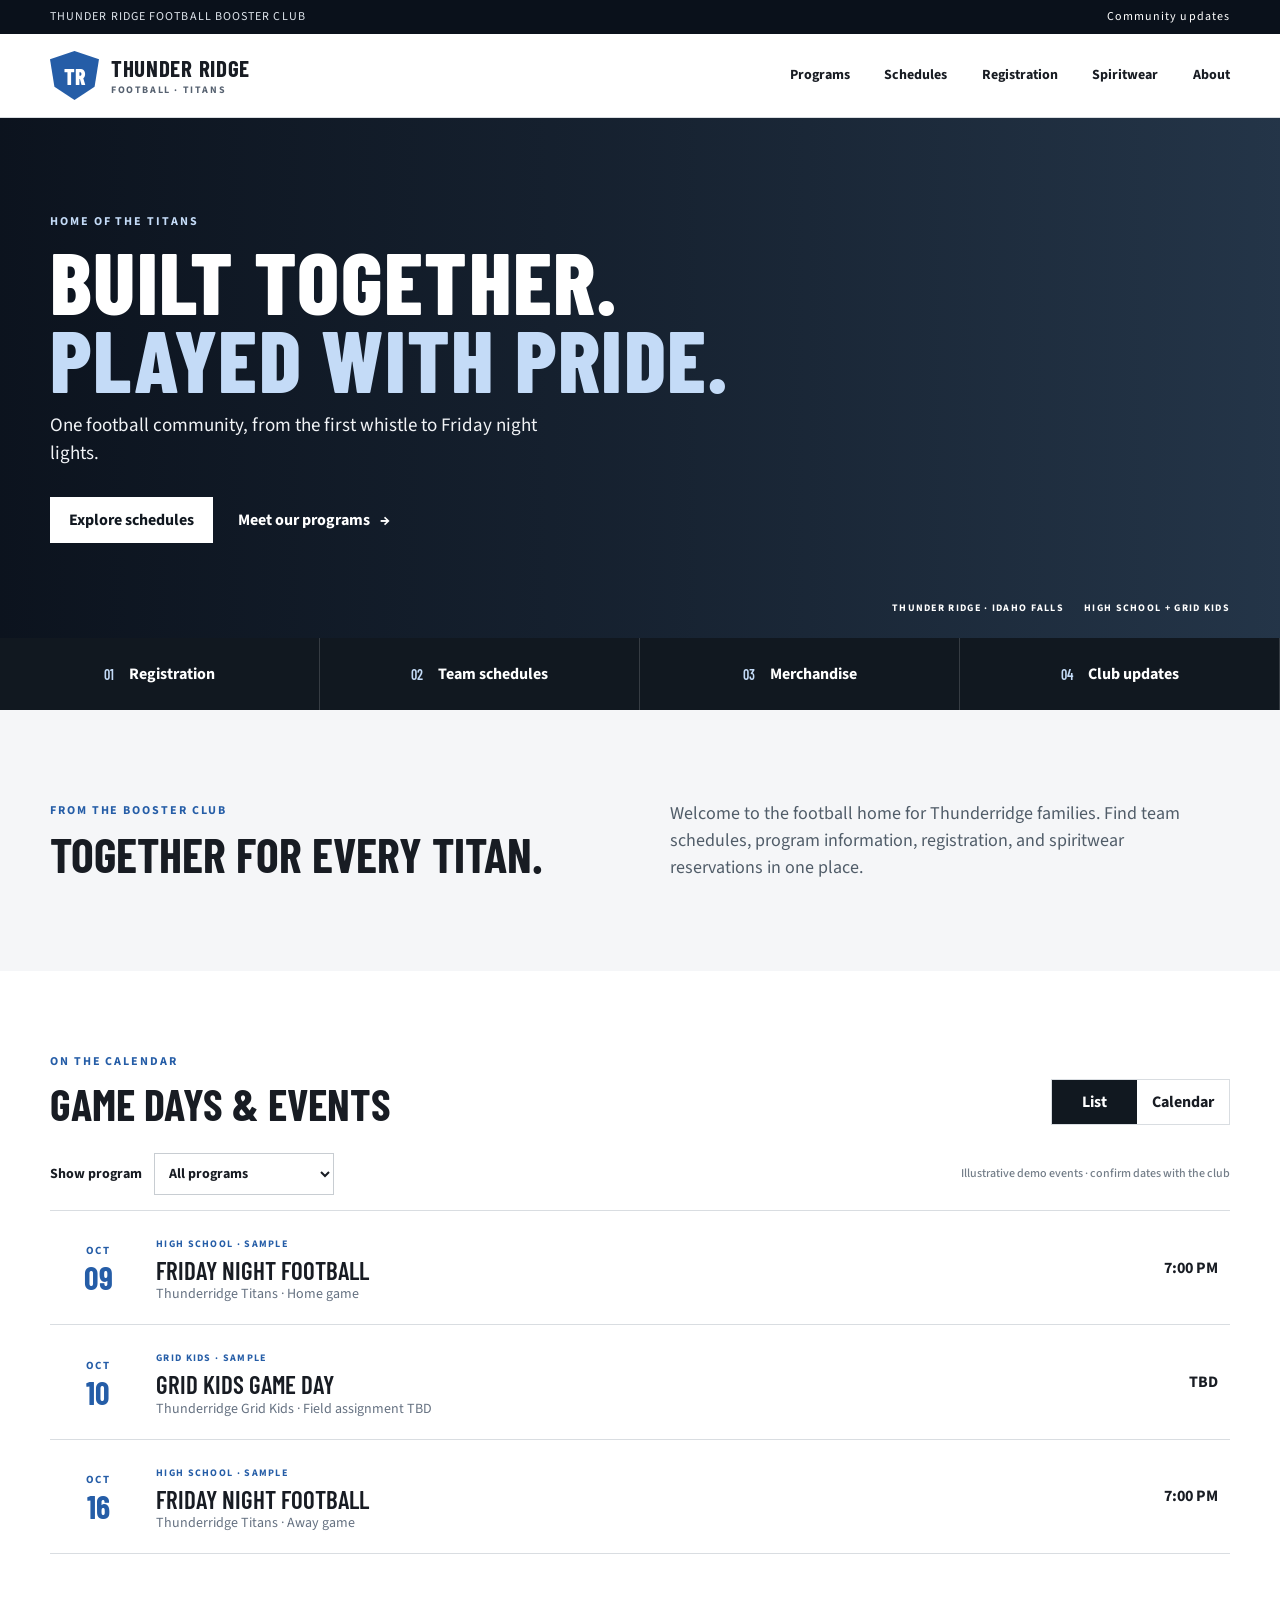
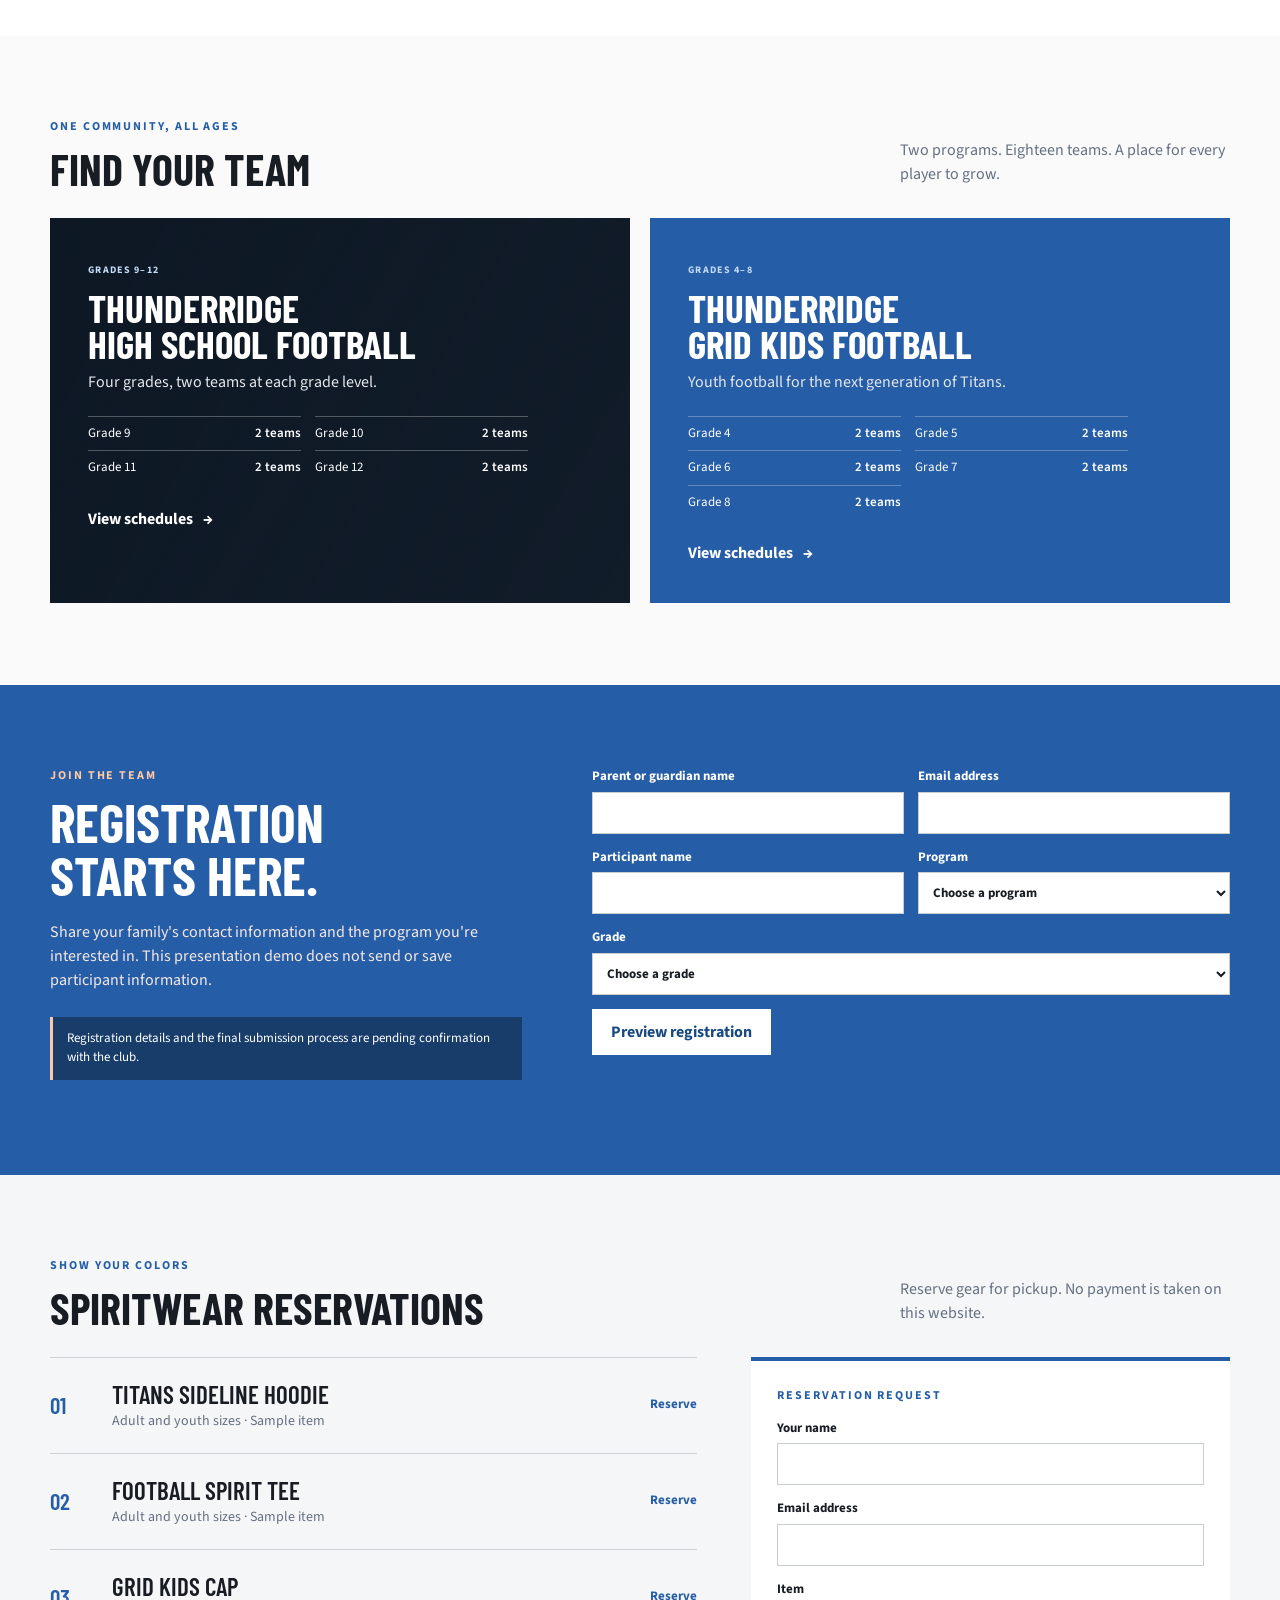
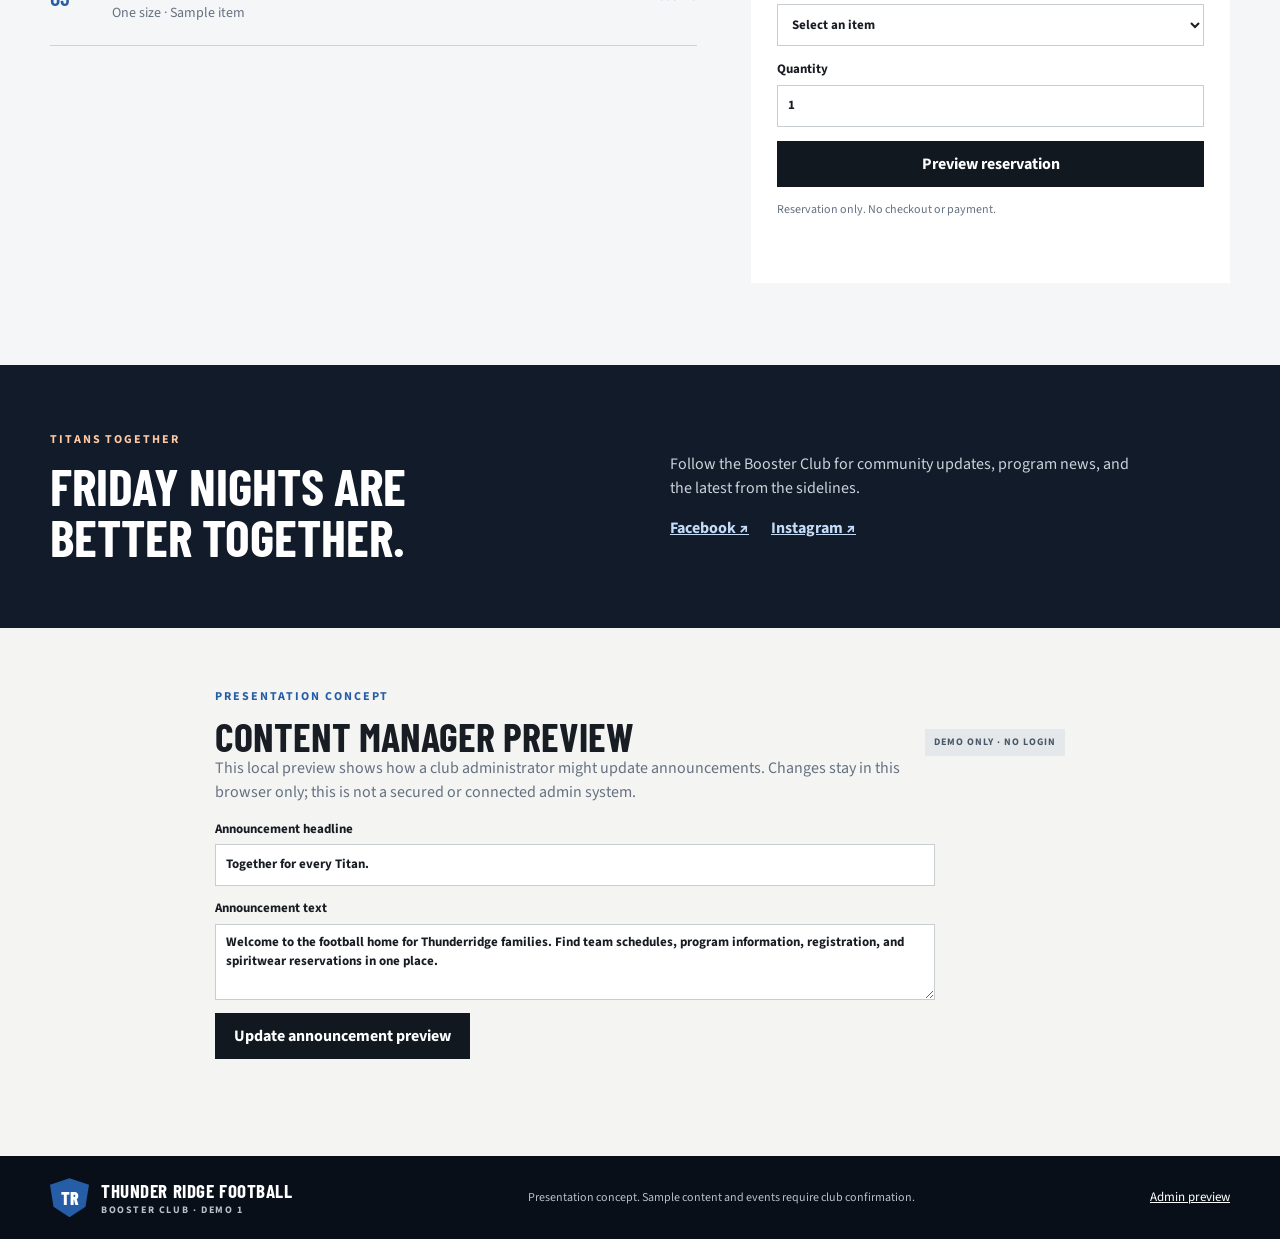
==== product-development/demos/demo-1-thunderridge-reference/index.html @ c9ec161a "Created first iterations of demos." ====
<!doctype html>
<html lang="en">
<head>
  <meta charset="utf-8">
  <meta name="viewport" content="width=device-width, initial-scale=1">
  <meta name="theme-color" content="#111b2a">
  <title>Thunder Ridge Football | Demo 1</title>
  <link rel="preconnect" href="https://fonts.googleapis.com">
  <link rel="preconnect" href="https://fonts.gstatic.com" crossorigin>
  <link href="https://fonts.googleapis.com/css2?family=Barlow+Condensed:wght@500;600;700;800&family=Source+Sans+3:wght@400;500;600;700&display=swap" rel="stylesheet">
  <link rel="stylesheet" href="styles.css">
  <script src="script.js" defer></script>
</head>
<body>
  <div class="district-bar"><div class="wrap district-inner"><span>THUNDER RIDGE FOOTBALL BOOSTER CLUB</span><a href="#updates">Community updates</a></div></div>
  <header class="site-header">
    <div class="wrap header-main">
      <a class="brand" href="#home" aria-label="Thunder Ridge Football home"><span class="brand-mark">TR</span><span><strong>THUNDER RIDGE</strong><small>FOOTBALL · TITANS</small></span></a>
      <button class="menu-toggle" type="button" aria-expanded="false" aria-controls="main-nav">Menu</button>
      <nav id="main-nav" class="main-nav" aria-label="Main navigation">
        <a href="#programs">Programs</a><a href="#schedule">Schedules</a><a href="#registration">Registration</a><a href="#spiritwear">Spiritwear</a><a href="#about">About</a>
      </nav>
    </div>
  </header>
  <main id="home">
    <section class="hero" aria-labelledby="hero-title">
      <div class="wrap hero-content">
        <p class="eyebrow">HOME OF THE TITANS</p>
        <h1 id="hero-title">Built together.<br><span>Played with pride.</span></h1>
        <p class="hero-copy">One football community, from the first whistle to Friday night lights.</p>
        <div class="hero-actions"><a class="button button-light" href="#schedule">Explore schedules</a><a class="hero-link" href="#programs">Meet our programs <span aria-hidden="true">→</span></a></div>
      </div>
      <div class="hero-caption"><span>THUNDER RIDGE · IDAHO FALLS</span><span>HIGH SCHOOL + GRID KIDS</span></div>
    </section>
    <div class="quick-strip" aria-label="Quick links"><a href="#registration"><span>01</span>Registration</a><a href="#schedule"><span>02</span>Team schedules</a><a href="#spiritwear"><span>03</span>Merchandise</a><a href="#updates"><span>04</span>Club updates</a></div>
    <section id="updates" class="section announcement-section">
      <div class="wrap announcement-grid"><div><p class="eyebrow dark-eyebrow">FROM THE BOOSTER CLUB</p><h2 id="announcement-title">Together for every Titan.</h2></div><p id="announcement-copy">Welcome to the football home for Thunderridge families. Find team schedules, program information, registration, and spiritwear reservations in one place.</p></div>
    </section>
    <section id="schedule" class="section schedule-section">
      <div class="wrap">
        <div class="section-heading"><div><p class="eyebrow dark-eyebrow">ON THE CALENDAR</p><h2>Game days &amp; events</h2></div><div class="view-toggle" role="group" aria-label="Schedule view"><button class="is-active" type="button" data-view="list" aria-pressed="true">List</button><button type="button" data-view="calendar" aria-pressed="false">Calendar</button></div></div>
        <div class="schedule-controls"><label for="team-filter">Show program</label><select id="team-filter"><option value="all">All programs</option><option value="high-school">High school</option><option value="grid-kids">Grid Kids</option></select><span class="sample-label">Illustrative demo events · confirm dates with the club</span></div>
        <div id="schedule-list" class="schedule-list">
          <article class="event-row" data-program="high-school"><time datetime="2026-10-09"><span>OCT</span><strong>09</strong></time><div><span class="event-type">HIGH SCHOOL · SAMPLE</span><h3>Friday Night Football</h3><p>Thunderridge Titans · Home game</p></div><span class="event-time">7:00 PM</span></article>
          <article class="event-row" data-program="grid-kids"><time datetime="2026-10-10"><span>OCT</span><strong>10</strong></time><div><span class="event-type">GRID KIDS · SAMPLE</span><h3>Grid Kids Game Day</h3><p>Thunderridge Grid Kids · Field assignment TBD</p></div><span class="event-time">TBD</span></article>
          <article class="event-row" data-program="high-school"><time datetime="2026-10-16"><span>OCT</span><strong>16</strong></time><div><span class="event-type">HIGH SCHOOL · SAMPLE</span><h3>Friday Night Football</h3><p>Thunderridge Titans · Away game</p></div><span class="event-time">7:00 PM</span></article>
        </div>
        <div id="schedule-calendar" class="calendar-view" hidden aria-live="polite"></div>
      </div>
    </section>
    <section id="programs" class="section programs-section">
      <div class="wrap">
        <div class="section-heading"><div><p class="eyebrow dark-eyebrow">ONE COMMUNITY, ALL AGES</p><h2>Find your team</h2></div><p class="section-intro">Two programs. Eighteen teams. A place for every player to grow.</p></div>
        <div class="program-columns"><article class="program-block high-school-block"><span class="program-kicker">GRADES 9–12</span><h3>Thunderridge<br>High School Football</h3><p>Four grades, two teams at each grade level.</p><div class="grade-list"><span>Grade 9 <b>2 teams</b></span><span>Grade 10 <b>2 teams</b></span><span>Grade 11 <b>2 teams</b></span><span>Grade 12 <b>2 teams</b></span></div><a href="#schedule">View schedules <span aria-hidden="true">→</span></a></article><article class="program-block grid-block"><span class="program-kicker">GRADES 4–8</span><h3>Thunderridge<br>Grid Kids Football</h3><p>Youth football for the next generation of Titans.</p><div class="grade-list"><span>Grade 4 <b>2 teams</b></span><span>Grade 5 <b>2 teams</b></span><span>Grade 6 <b>2 teams</b></span><span>Grade 7 <b>2 teams</b></span><span>Grade 8 <b>2 teams</b></span></div><a href="#schedule">View schedules <span aria-hidden="true">→</span></a></article></div>
      </div>
    </section>
    <section id="registration" class="section registration-section">
      <div class="wrap form-layout"><div class="form-intro"><p class="eyebrow">JOIN THE TEAM</p><h2>Registration starts here.</h2><p>Share your family's contact information and the program you're interested in. This presentation demo does not send or save participant information.</p><div class="form-note">Registration details and the final submission process are pending confirmation with the club.</div></div><form id="registration-form" class="club-form"><div class="form-row"><label>Parent or guardian name<input name="guardian" autocomplete="name" required></label><label>Email address<input name="email" type="email" autocomplete="email" required></label></div><div class="form-row"><label>Participant name<input name="participant" required></label><label>Program<select name="program" required><option value="">Choose a program</option><option>High School Football</option><option>Grid Kids Football</option></select></label></div><label>Grade<select name="grade" required><option value="">Choose a grade</option><option>4</option><option>5</option><option>6</option><option>7</option><option>8</option><option>9</option><option>10</option><option>11</option><option>12</option></select></label><button class="button button-red" type="submit">Preview registration</button><p class="form-feedback" aria-live="polite"></p></form></div>
    </section>
    <section id="spiritwear" class="section spirit-section">
      <div class="wrap">
        <div class="section-heading"><div><p class="eyebrow dark-eyebrow">SHOW YOUR COLORS</p><h2>Spiritwear reservations</h2></div><p class="section-intro">Reserve gear for pickup. No payment is taken on this website.</p></div>
        <div class="merch-layout"><div class="merch-items"><article class="merch-item"><span class="merch-number">01</span><div><h3>Titans sideline hoodie</h3><p>Adult and youth sizes · Sample item</p></div><span class="merch-price">Reserve</span></article><article class="merch-item"><span class="merch-number">02</span><div><h3>Football spirit tee</h3><p>Adult and youth sizes · Sample item</p></div><span class="merch-price">Reserve</span></article><article class="merch-item"><span class="merch-number">03</span><div><h3>Grid Kids cap</h3><p>One size · Sample item</p></div><span class="merch-price">Reserve</span></article></div><form id="reservation-form" class="reservation-form"><p class="eyebrow dark-eyebrow">RESERVATION REQUEST</p><label>Your name<input name="name" autocomplete="name" required></label><label>Email address<input name="email" type="email" autocomplete="email" required></label><label>Item<select name="item" required><option value="">Select an item</option><option>Titans sideline hoodie</option><option>Football spirit tee</option><option>Grid Kids cap</option></select></label><label>Quantity<input name="quantity" type="number" min="1" max="10" value="1" required></label><button class="button button-dark" type="submit">Preview reservation</button><p class="form-note">Reservation only. No checkout or payment.</p><p class="form-feedback" aria-live="polite"></p></form></div>
      </div>
    </section>
    <section id="about" class="community-band"><div class="wrap community-inner"><div><p class="eyebrow">TITANS TOGETHER</p><h2>Friday nights are<br>better together.</h2></div><div><p>Follow the Booster Club for community updates, program news, and the latest from the sidelines.</p><a href="https://www.facebook.com/p/Thunder-Ridge-Football-Booster-Club-61588914284261/" target="_blank" rel="noreferrer">Facebook <span aria-hidden="true">↗</span></a><a href="https://www.instagram.com/thunderridge_football/" target="_blank" rel="noreferrer">Instagram <span aria-hidden="true">↗</span></a></div></div></section>
    <section id="admin" class="section admin-section"><div class="wrap admin-wrap"><div class="admin-heading"><div><p class="eyebrow dark-eyebrow">PRESENTATION CONCEPT</p><h2>Content manager preview</h2></div><span class="demo-tag">DEMO ONLY · NO LOGIN</span></div><p>This local preview shows how a club administrator might update announcements. Changes stay in this browser only; this is not a secured or connected admin system.</p><form id="admin-form" class="admin-form"><label>Announcement headline<input name="title" id="admin-title" value="Together for every Titan."></label><label>Announcement text<textarea name="copy" id="admin-copy" rows="3">Welcome to the football home for Thunderridge families. Find team schedules, program information, registration, and spiritwear reservations in one place.</textarea></label><button class="button button-dark" type="submit">Update announcement preview</button><p class="form-feedback" aria-live="polite"></p></form></div></section>
  </main>
  <footer class="site-footer"><div class="wrap footer-inner"><a class="brand brand-footer" href="#home"><span class="brand-mark">TR</span><span><strong>THUNDER RIDGE FOOTBALL</strong><small>BOOSTER CLUB · DEMO 1</small></span></a><p>Presentation concept. Sample content and events require club confirmation.</p><a href="#admin">Admin preview</a></div></footer>
</body>
</html>
---- product-development/demos/demo-1-thunderridge-reference/styles.css ----
@import url('https://fonts.googleapis.com/css2?family=Barlow+Condensed:wght@500;600;700;800&family=Source+Sans+3:wght@400;500;600;700&display=swap');

:root{--ink:#181c23;--navy:#111820;--titan-blue:#255da7;--titan-blue-dark:#194a82;--red:var(--titan-blue);--red-dark:var(--titan-blue-dark);--paper:#f5f6f8;--white:#fff;--muted:#657181;--line:#d9dde1;--display:'Barlow Condensed',Impact,sans-serif;--body:'Source Sans 3',sans-serif;--wrap:1180px}
*{box-sizing:border-box}html{scroll-behavior:smooth;scroll-padding-top:90px}body{margin:0;color:var(--ink);background:var(--white);font:16px/1.5 var(--body)}a{color:inherit}button,input,select,textarea{font:inherit}.wrap{width:min(var(--wrap),calc(100% - 48px));margin-inline:auto}.district-bar{background:#0a111b;color:#dfe5ec;font-size:12px;letter-spacing:.09em}.district-inner{display:flex;align-items:center;justify-content:space-between;min-height:34px}.district-bar a{text-decoration:none;color:#fff}.site-header{position:sticky;top:0;z-index:5;background:#fff;border-bottom:1px solid var(--line)}.header-main{display:flex;align-items:center;justify-content:space-between;min-height:83px;gap:28px}.brand{display:flex;align-items:center;gap:12px;text-decoration:none;line-height:1}.brand-mark{display:grid;place-items:center;width:49px;aspect-ratio:1;color:#fff;background:var(--red);font:800 22px var(--display);clip-path:polygon(50% 0,100% 17%,91% 73%,50% 100%,9% 73%,0 17%)}.brand strong,.brand small{display:block}.brand strong{font:700 23px/1 var(--display);letter-spacing:.03em}.brand small{margin-top:5px;color:#566170;font-size:10px;font-weight:700;letter-spacing:.16em}.main-nav{display:flex;align-items:center;gap:clamp(16px,2.7vw,38px)}.main-nav a{text-decoration:none;font-size:14px;font-weight:700}.main-nav a:hover,.main-nav a:focus-visible{color:var(--red)}.menu-toggle{display:none}.hero{position:relative;min-height:520px;display:flex;align-items:center;color:#fff;background:linear-gradient(90deg,rgba(9,15,25,.9) 0%,rgba(9,15,25,.55) 48%,rgba(9,15,25,.08) 100%),url('https://images.unsplash.com/photo-1508098682722-e99c43a406b2?auto=format&fit=crop&w=2000&q=85') center 48%/cover,#26384c}.hero-content{padding-block:90px}.eyebrow{margin:0 0 11px;color:#ffc9a4;font-size:12px;font-weight:700;letter-spacing:.16em}.dark-eyebrow{color:var(--red)}h1,h2,h3,p{margin-top:0}.hero h1{max-width:680px;margin-bottom:15px;font:800 clamp(54px,7vw,88px)/.88 var(--display);letter-spacing:.015em;text-transform:uppercase}.hero h1 span{color:#ffcfac}.hero-copy{max-width:510px;margin-bottom:28px;color:#f1f3f6;font-size:19px}.hero-actions{display:flex;align-items:center;gap:25px}.button{display:inline-flex;justify-content:center;align-items:center;min-height:46px;padding:10px 19px;border:0;text-decoration:none;font-weight:700;cursor:pointer;transition:background .18s,transform .18s}.button:hover{transform:translateY(-2px)}.button-light{background:#fff;color:var(--navy)}.hero-link{font-weight:700;text-decoration:none}.hero-link span,.program-block a span{margin-left:7px}.hero-caption{position:absolute;right:max(24px,calc((100vw - var(--wrap))/2));bottom:22px;display:flex;gap:20px;color:#fff;font-size:10px;font-weight:700;letter-spacing:.13em}.quick-strip{display:grid;grid-template-columns:repeat(4,1fr);background:var(--navy);color:#fff}.quick-strip a{display:flex;align-items:center;gap:15px;justify-content:center;min-height:72px;border-right:1px solid #ffffff28;text-decoration:none;font-weight:700}.quick-strip a:hover{background:#1e3046}.quick-strip span{color:#f2a782;font:600 14px var(--display)}.section{padding-block:82px}.announcement-section{background:var(--paper)}.announcement-grid{display:grid;grid-template-columns:1fr 1fr;align-items:center;gap:60px}.announcement-grid h2,.section-heading h2,.form-intro h2,.community-band h2,.admin-heading h2{margin:0;font:700 48px/.98 var(--display);text-transform:uppercase}.announcement-grid>p{max-width:520px;margin:8px 0;color:#515d69;font-size:18px}.section-heading{display:flex;align-items:end;justify-content:space-between;gap:30px;margin-bottom:28px}.section-heading h2{font-size:44px}.view-toggle{display:flex;border:1px solid var(--line)}.view-toggle button{min-width:85px;padding:10px 15px;border:0;background:#fff;color:var(--ink);font-weight:700;cursor:pointer}.view-toggle button.is-active{background:var(--navy);color:#fff}.schedule-controls{display:flex;align-items:center;gap:12px;margin-bottom:15px;font-size:14px;font-weight:700}.schedule-controls select,.club-form input,.club-form select,.reservation-form input,.reservation-form select,.admin-form input,.admin-form textarea{min-height:42px;width:100%;border:1px solid #c8cdd2;background:#fff;padding:8px 10px;color:var(--ink)}.schedule-controls select{width:auto;min-width:180px}.sample-label{margin-left:auto;color:#737d88;font-size:12px;font-weight:500}.event-row{display:grid;grid-template-columns:72px 1fr auto;align-items:center;gap:22px;padding:19px 12px;border-top:1px solid var(--line)}.event-row:last-child{border-bottom:1px solid var(--line)}.event-row[hidden]{display:none}.event-row time{text-align:center;color:var(--red);font:700 32px/.9 var(--display)}.event-row time span{display:block;margin-bottom:5px;font:700 11px var(--body);letter-spacing:.12em}.event-type,.program-kicker{color:var(--red);font-size:10px;font-weight:700;letter-spacing:.13em}.event-row h3{margin:3px 0 1px;font:600 25px/1.05 var(--display);text-transform:uppercase}.event-row p{margin:0;color:var(--muted);font-size:14px}.event-time{font-weight:700}.calendar-view{overflow-x:auto}.calendar-grid{display:grid;grid-template-columns:repeat(7,minmax(110px,1fr));border-left:1px solid var(--line);border-top:1px solid var(--line)}.calendar-cell{min-height:115px;padding:10px;border-right:1px solid var(--line);border-bottom:1px solid var(--line);font-size:12px}.calendar-cell strong{display:block;margin-bottom:5px;color:var(--red)}.calendar-cell span{display:block;margin:4px 0;padding:4px;background:#edf0f3}.calendar-head{min-height:auto;background:var(--navy);color:#fff;font-weight:700}.programs-section{background:#fafafa}.section-intro{max-width:330px;margin:0 0 4px;color:var(--muted)}.program-columns{display:grid;grid-template-columns:1fr 1fr;gap:20px}.program-block{position:relative;overflow:hidden;min-height:370px;padding:38px;color:#fff;background:#1a2635}.high-school-block{background:linear-gradient(120deg,rgba(13,23,36,.96),rgba(13,23,36,.66)),url('https://images.unsplash.com/photo-1566577739112-5180d4bf9390?auto=format&fit=crop&w=1100&q=80') center/cover,#1a2635}.grid-block{background:#9c2b31}.program-kicker{color:#ffcfac}.program-block h3{margin:10px 0 7px;font:700 39px/.93 var(--display);text-transform:uppercase}.program-block>p{margin-bottom:22px;color:#e4e7eb}.grade-list{display:grid;grid-template-columns:1fr 1fr;gap:0 14px;max-width:440px;margin-bottom:22px}.grade-list span{display:flex;justify-content:space-between;padding:7px 0;border-top:1px solid #ffffff46;font-size:13px}.grade-list b{font-weight:600}.program-block>a{color:#fff;font-weight:700;text-decoration:none}.registration-section{background:var(--red);color:#fff}.form-layout{display:grid;grid-template-columns:.85fr 1.15fr;gap:70px;align-items:start}.form-intro h2{max-width:420px;margin-bottom:18px;font-size:54px}.form-intro>p:not(.eyebrow){max-width:440px;color:#f7e9e6}.form-note{margin-top:25px;padding:12px 14px;border-left:3px solid #ffc7a9;background:#84252a;font-size:13px}.club-form,.reservation-form{display:grid;gap:14px}.form-row{display:grid;grid-template-columns:1fr 1fr;gap:14px}.club-form label,.reservation-form label,.admin-form label{display:grid;gap:5px;font-size:13px;font-weight:700}.club-form .button{justify-self:start}.button-red{background:#fff;color:var(--red-dark)}.form-feedback{min-height:1.5em;margin:0;color:#fff;font-weight:700}.spirit-section{background:var(--paper)}.merch-layout{display:grid;grid-template-columns:1.15fr .85fr;gap:54px;align-items:start}.merch-item{display:grid;grid-template-columns:44px 1fr auto;align-items:center;gap:18px;padding:21px 0;border-top:1px solid #cfd3d5}.merch-item:last-child{border-bottom:1px solid #cfd3d5}.merch-number{color:var(--red);font:600 23px var(--display)}.merch-item h3{margin:0;font:600 25px var(--display);text-transform:uppercase}.merch-item p{margin:2px 0 0;color:var(--muted);font-size:14px}.merch-price{color:var(--red);font-size:13px;font-weight:700}.reservation-form{padding:26px;background:#fff;border-top:4px solid var(--red)}.reservation-form .eyebrow{margin:0}.button-dark{background:var(--navy);color:#fff}.reservation-form .form-note{margin:0;padding:0;border:0;background:transparent;color:var(--muted);font-size:12px}.reservation-form .form-feedback{color:var(--red-dark)}.community-band{padding-block:66px;background:#111b2a;color:#fff}.community-inner{display:grid;grid-template-columns:1fr 1fr;gap:60px;align-items:center}.community-band h2{font-size:52px}.community-inner>div:last-child{max-width:460px}.community-inner>div:last-child p{color:#cbd2da}.community-inner>div:last-child a{display:inline-block;margin-right:22px;color:#ffcfac;font-weight:700}.admin-section{padding-block:60px;background:#f4f4f2}.admin-wrap{max-width:850px}.admin-heading{display:flex;justify-content:space-between;align-items:end;gap:20px}.admin-heading h2{font-size:40px}.demo-tag{padding:6px 9px;background:#e4e8eb;color:#495767;font-size:10px;font-weight:700;letter-spacing:.1em}.admin-wrap>p{max-width:700px;color:var(--muted)}.admin-form{display:grid;gap:13px;max-width:720px}.admin-form .button{justify-self:start}.admin-form .form-feedback{color:var(--red-dark)}.site-footer{padding-block:22px;background:#090f18;color:#fff}.footer-inner{display:flex;align-items:center;justify-content:space-between;gap:20px}.brand-footer .brand-mark{width:39px;font-size:18px}.brand-footer strong{font-size:19px}.brand-footer small{color:#b9c0c9}.footer-inner p{margin:0;color:#b9c0c9;font-size:12px}.footer-inner>a:last-child{font-size:13px;color:#fff}
@media(max-width:800px){.wrap{width:min(var(--wrap),calc(100% - 36px))}.header-main{min-height:72px}.menu-toggle{display:block;padding:9px 12px;border:1px solid var(--line);background:white;color:var(--ink);font-weight:700}.main-nav{position:absolute;top:100%;left:0;right:0;display:none;align-items:stretch;gap:0;padding:7px 18px 14px;background:#fff;border-bottom:1px solid var(--line)}.main-nav.is-open{display:grid}.main-nav a{padding:12px;border-top:1px solid #eceef0}.hero{min-height:470px;background-position:58% center}.hero-content{padding-block:70px}.quick-strip{grid-template-columns:1fr 1fr}.quick-strip a{justify-content:flex-start;padding-left:22px;min-height:60px}.announcement-grid,.community-inner{grid-template-columns:1fr;gap:20px}.section{padding-block:63px}.section-heading{align-items:start;flex-direction:column;gap:15px}.section-intro{max-width:500px}.form-layout,.merch-layout{grid-template-columns:1fr;gap:32px}.program-columns{gap:12px}.program-block{padding:28px 22px}.form-intro h2{font-size:48px}}
@media(max-width:560px){.wrap{width:calc(100% - 30px)}.district-inner{font-size:9px}.district-inner a{font-size:10px}.brand strong{font-size:20px}.brand small{font-size:9px}.brand-mark{width:42px}.hero{min-height:440px;background-position:62% center}.hero h1{font-size:58px}.hero-copy{font-size:16px}.hero-actions{align-items:flex-start;flex-direction:column;gap:13px}.hero-caption{left:15px;right:15px;justify-content:space-between;font-size:8px}.quick-strip a{gap:9px;padding-left:12px;font-size:13px}.section-heading h2,.announcement-grid h2{font-size:39px}.schedule-controls{align-items:flex-start;flex-wrap:wrap}.schedule-controls select{min-width:145px}.sample-label{width:100%;margin-left:0}.event-row{grid-template-columns:52px 1fr;gap:13px;padding:15px 0}.event-row time{font-size:28px}.event-time{grid-column:2;margin-top:-9px;font-size:12px}.program-columns{grid-template-columns:1fr}.program-block{min-height:0}.grade-list{max-width:none}.form-row{grid-template-columns:1fr}.form-intro h2{font-size:46px}.merch-item{grid-template-columns:30px 1fr auto;gap:10px}.merch-item h3{font-size:22px}.merch-item p{font-size:12px}.merch-price{font-size:11px}.community-band h2{font-size:45px}.admin-heading{align-items:start;flex-direction:column}.footer-inner{align-items:flex-start;flex-direction:column}.footer-inner p{order:3}.calendar-grid{grid-template-columns:repeat(7,minmax(88px,1fr))}}
@media(prefers-reduced-motion:reduce){html{scroll-behavior:auto}*,*::before,*::after{transition:none!important}}

.hero .eyebrow,.hero h1 span,.quick-strip span,.program-kicker,.community-inner>div:last-child a{color:#c4dbf7}.dark-eyebrow{color:var(--titan-blue)}.grid-block{background:#255da7}.form-note{background:#183d6b}
body .hero h1 span{color:#c4dbf7}
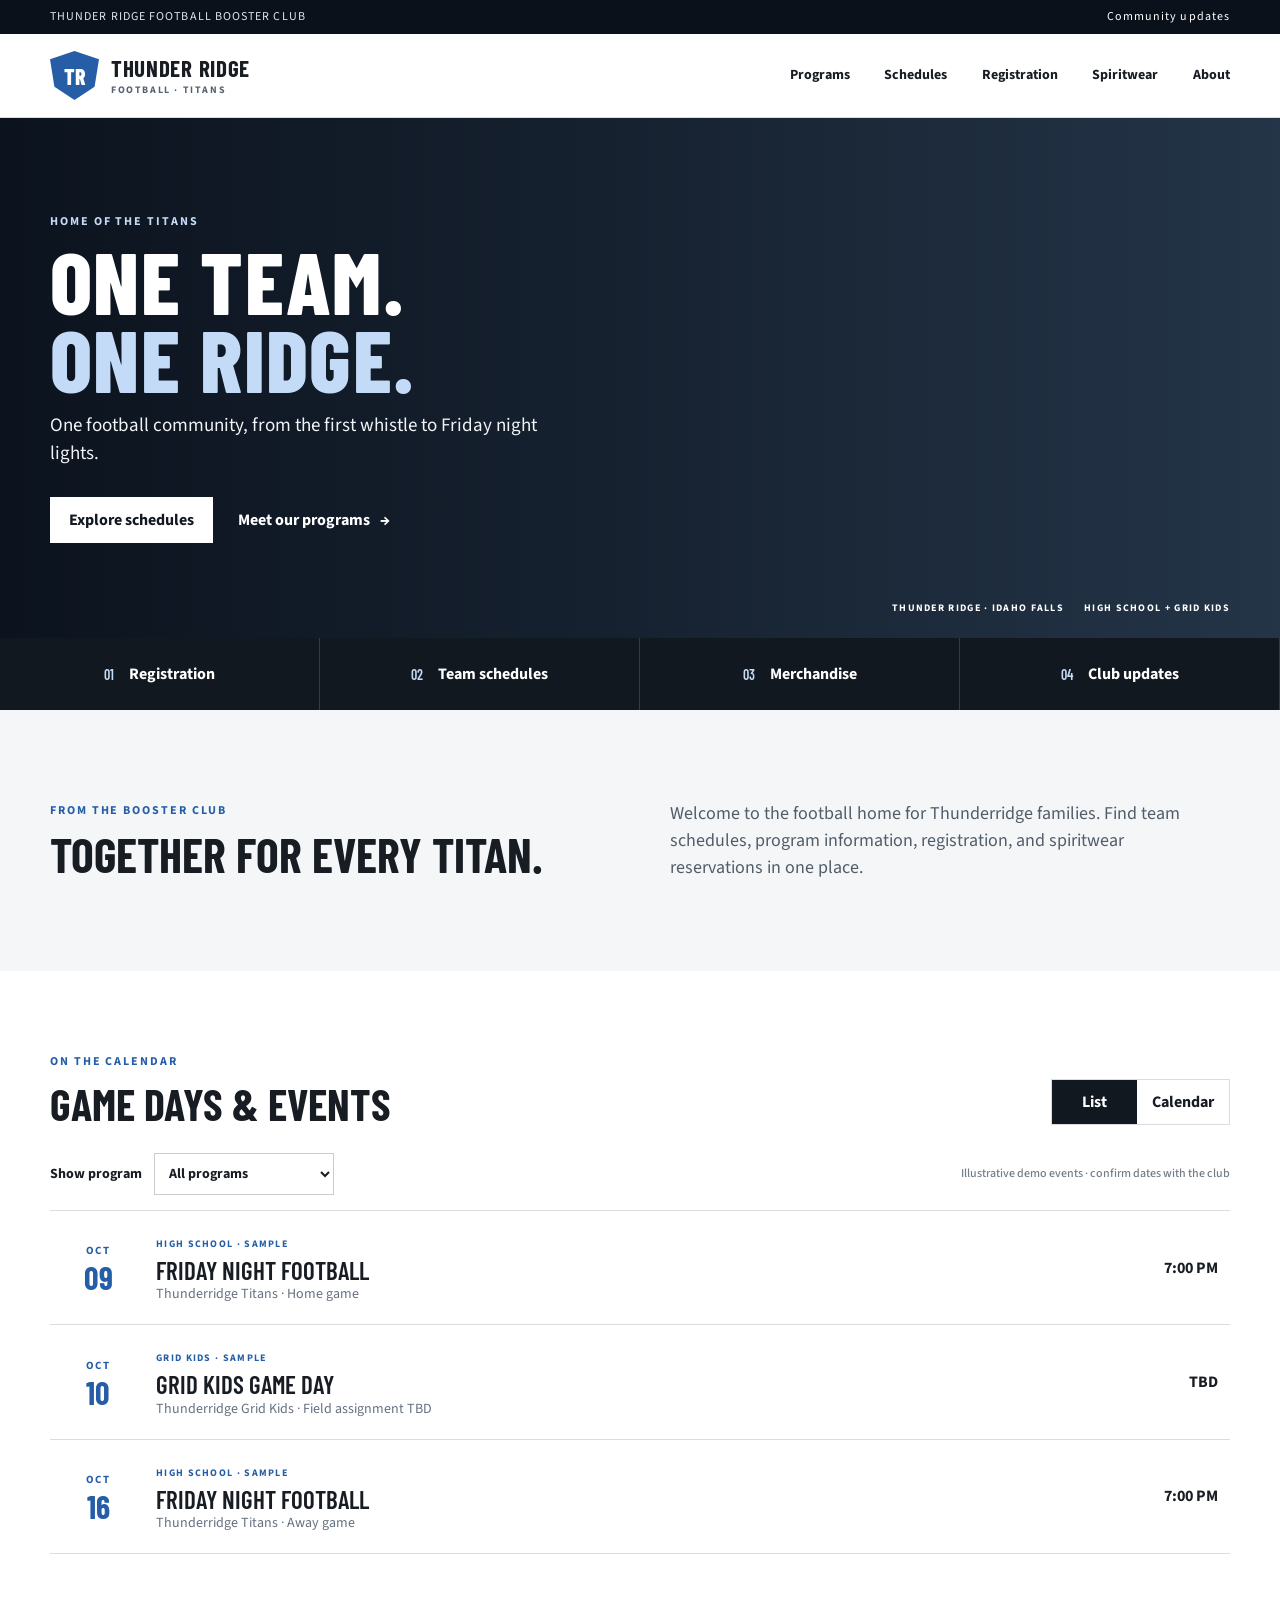
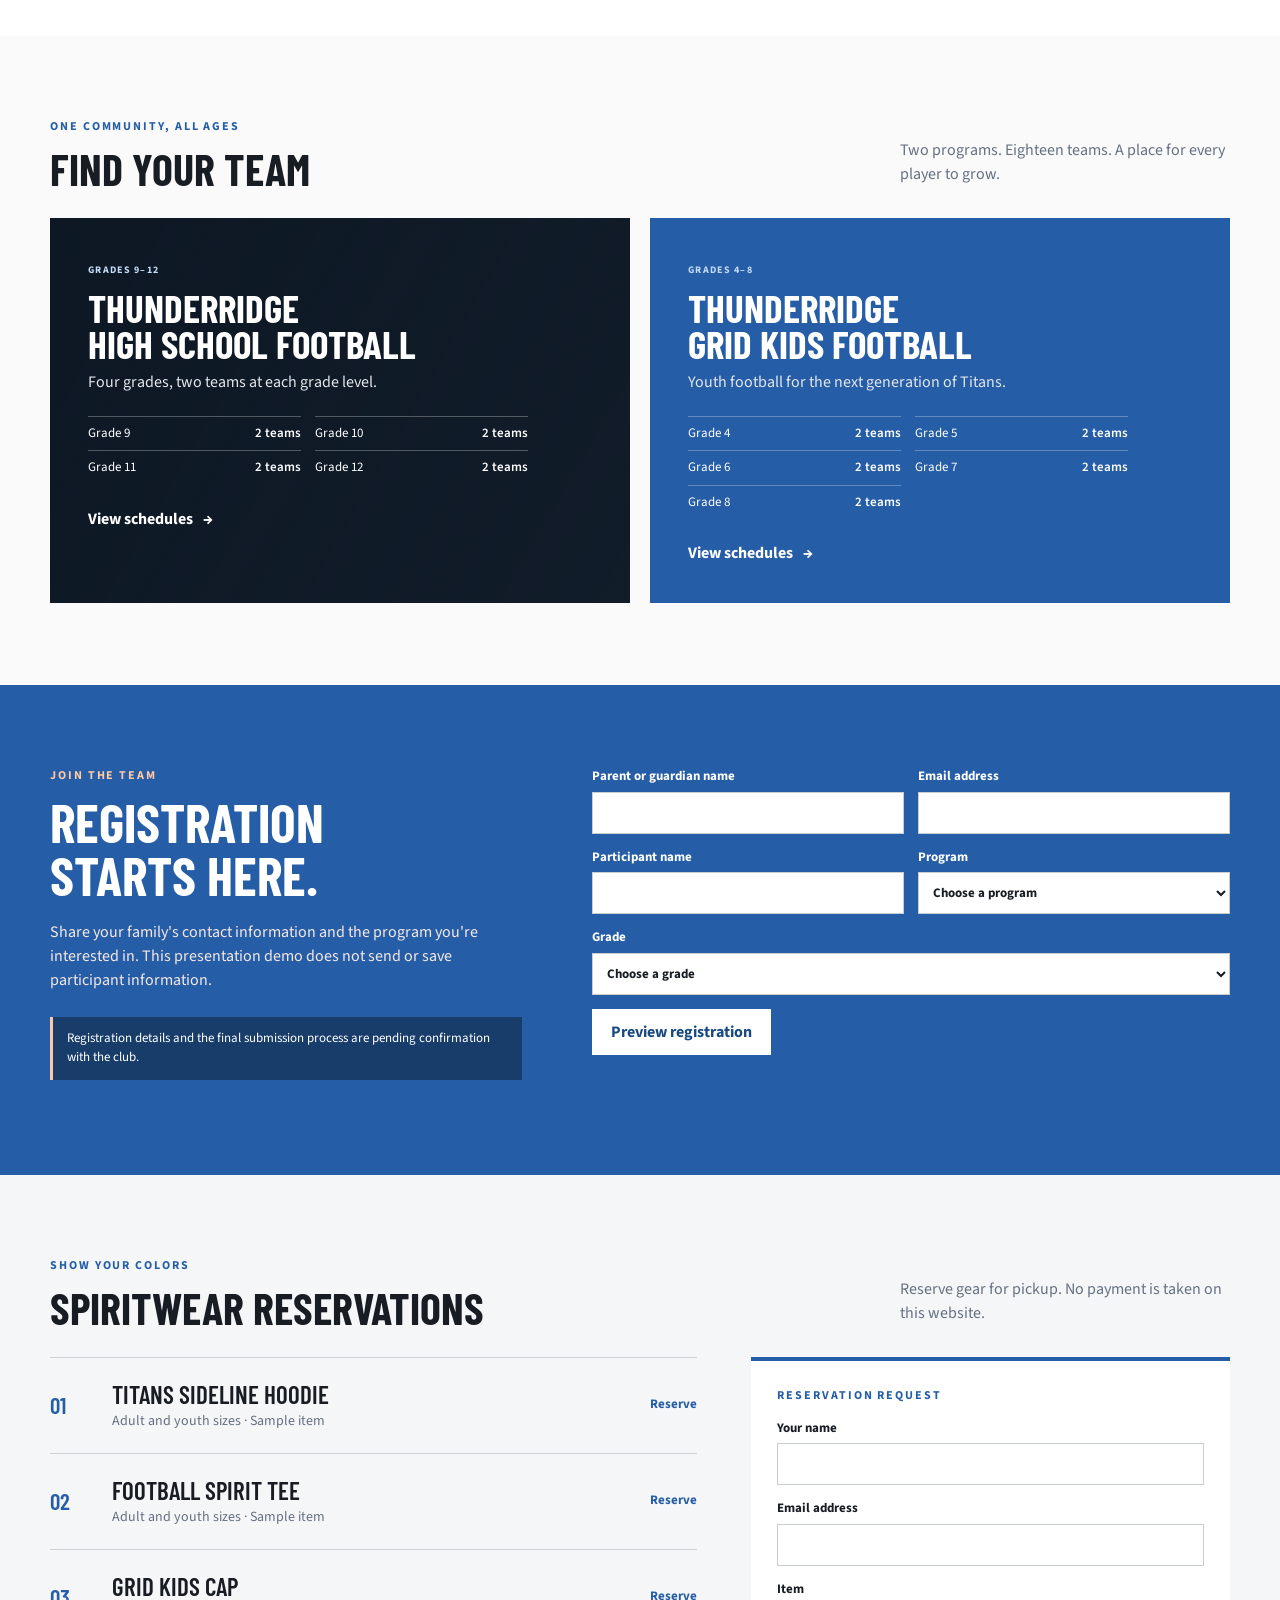
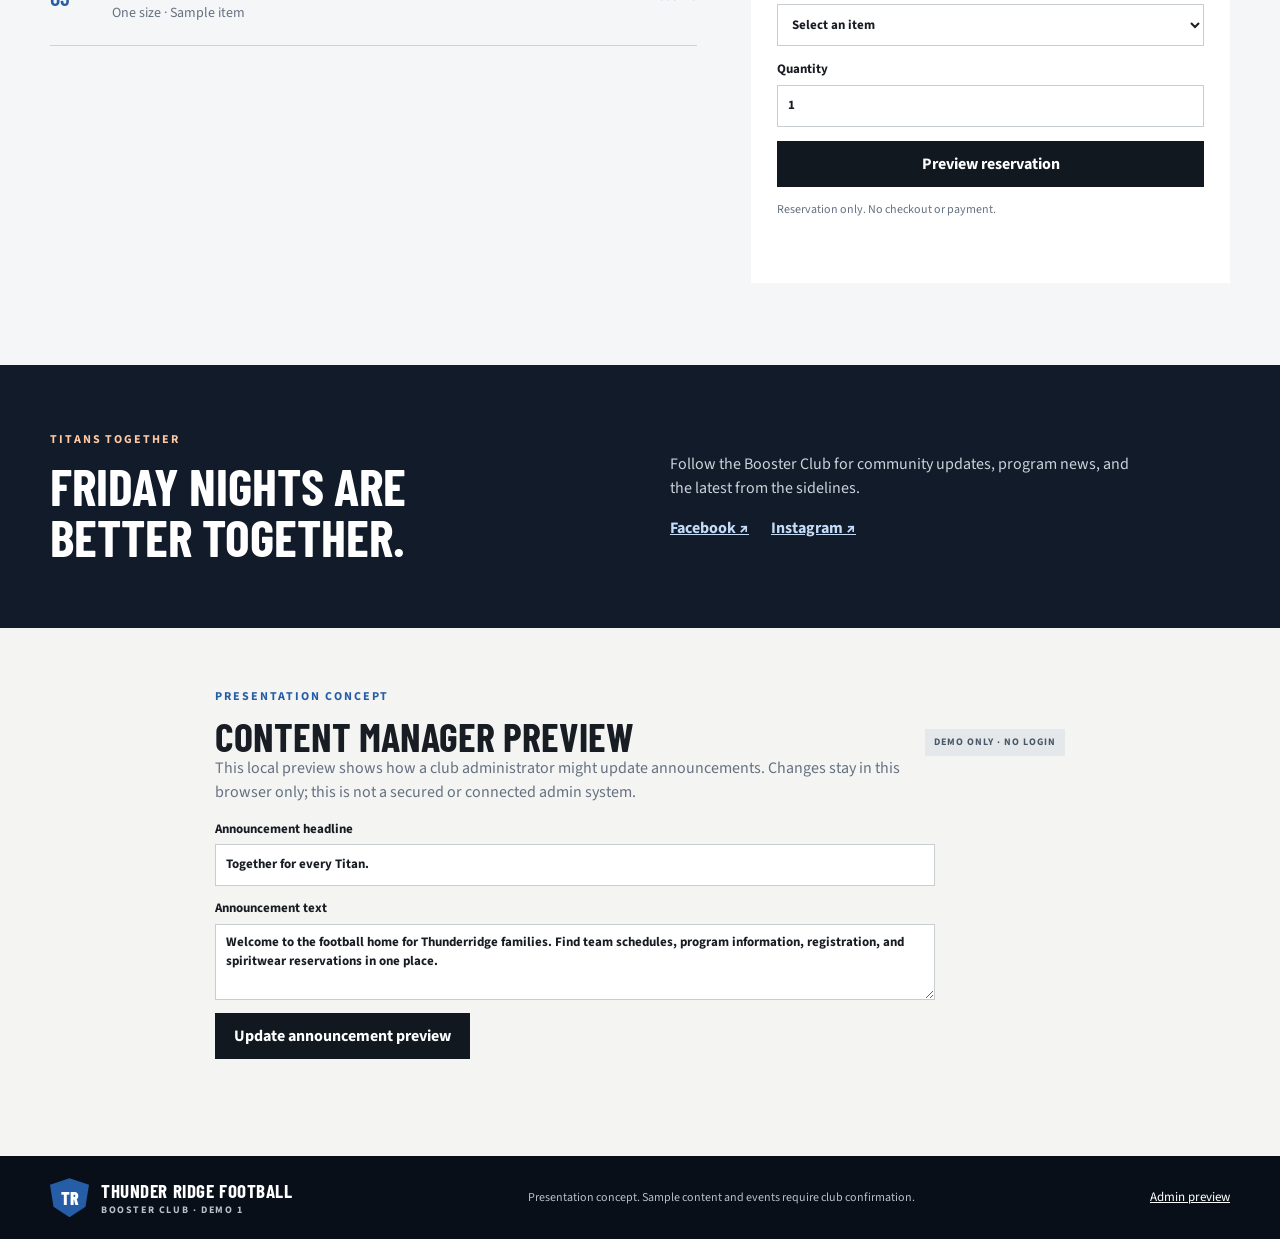
==== commit b43784ff: "updated hero line" ====
--- a/product-development/demos/demo-1-thunderridge-reference/index.html
+++ b/product-development/demos/demo-1-thunderridge-reference/index.html
@@ -11,6 +11,8 @@
   <link rel="stylesheet" href="styles.css">
   <script src="script.js" defer></script>
 </head>
+
+
 <body>
   <div class="district-bar"><div class="wrap district-inner"><span>THUNDER RIDGE FOOTBALL BOOSTER CLUB</span><a href="#updates">Community updates</a></div></div>
   <header class="site-header">
@@ -26,7 +28,7 @@
     <section class="hero" aria-labelledby="hero-title">
       <div class="wrap hero-content">
         <p class="eyebrow">HOME OF THE TITANS</p>
-        <h1 id="hero-title">Built together.<br><span>Played with pride.</span></h1>
+        <h1 id="hero-title">One Team.<br><span>One Ridge.</span></h1>
         <p class="hero-copy">One football community, from the first whistle to Friday night lights.</p>
         <div class="hero-actions"><a class="button button-light" href="#schedule">Explore schedules</a><a class="hero-link" href="#programs">Meet our programs <span aria-hidden="true">→</span></a></div>
       </div>
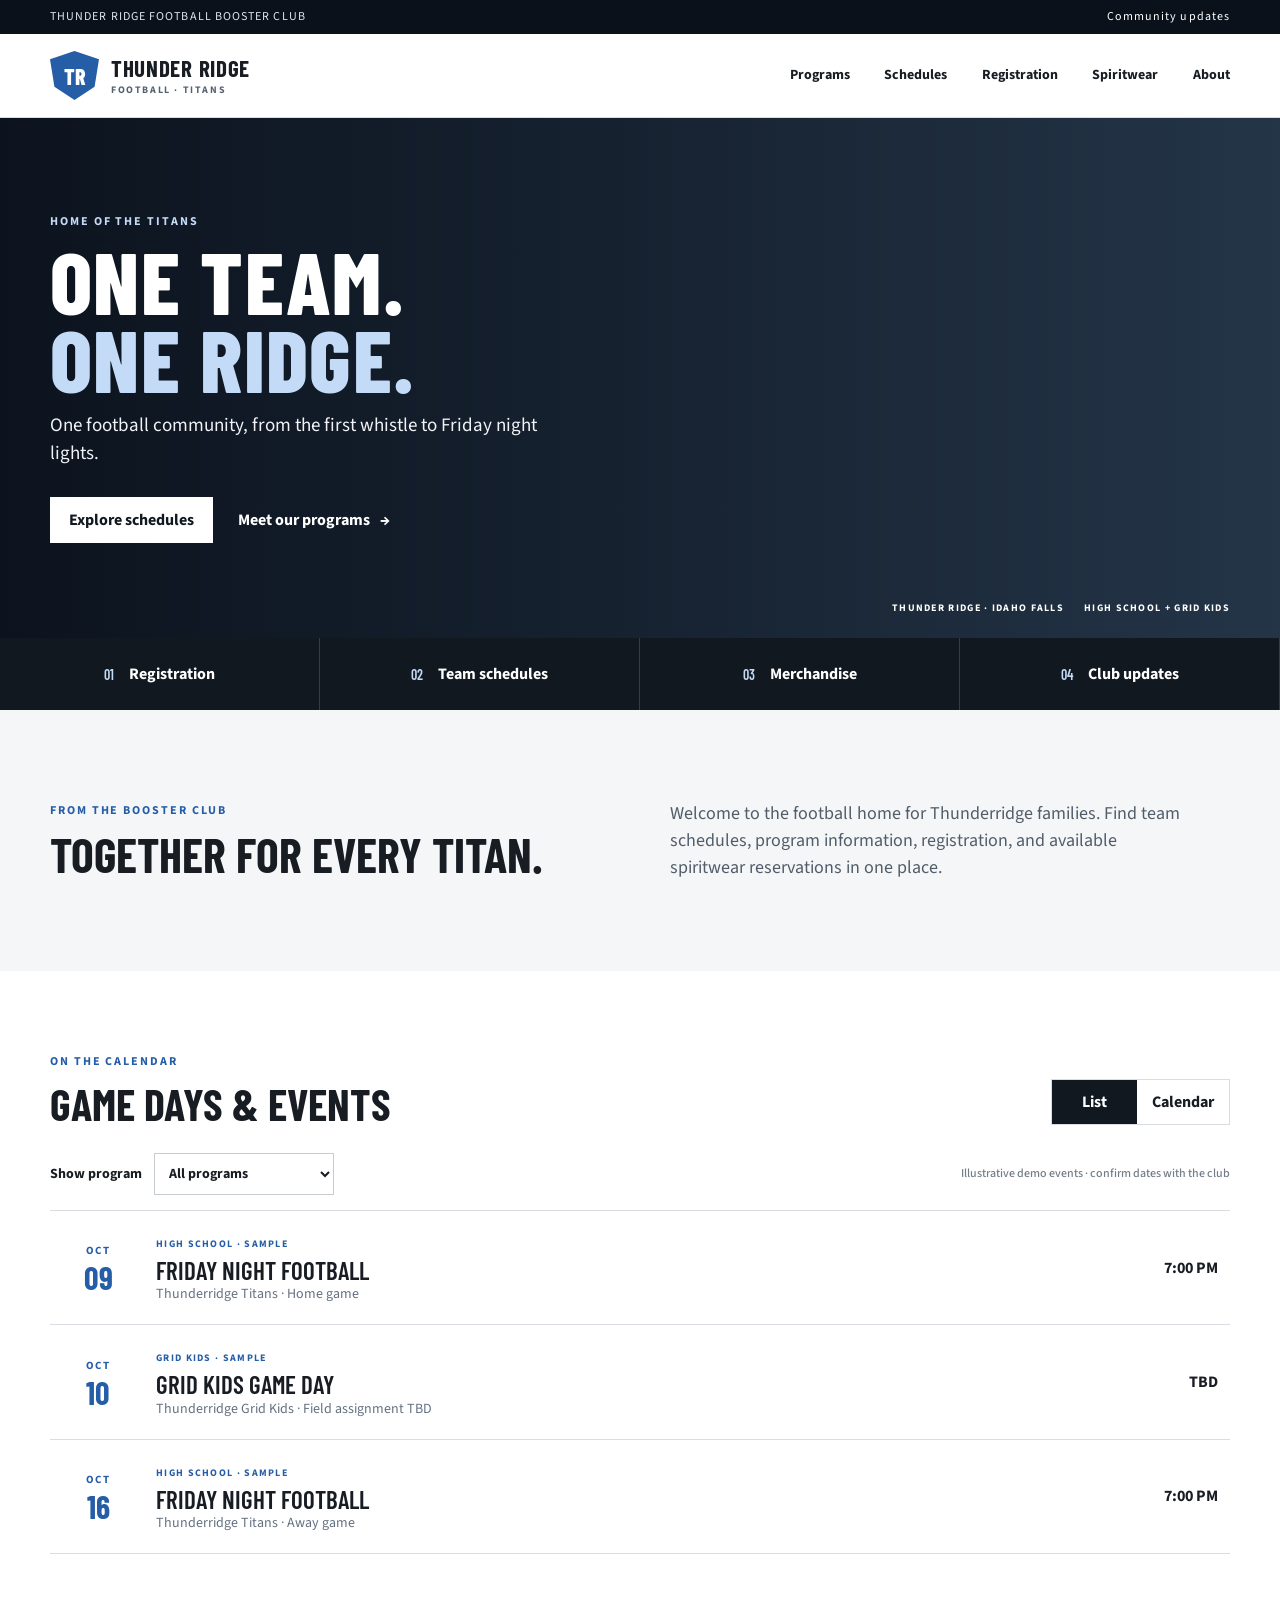
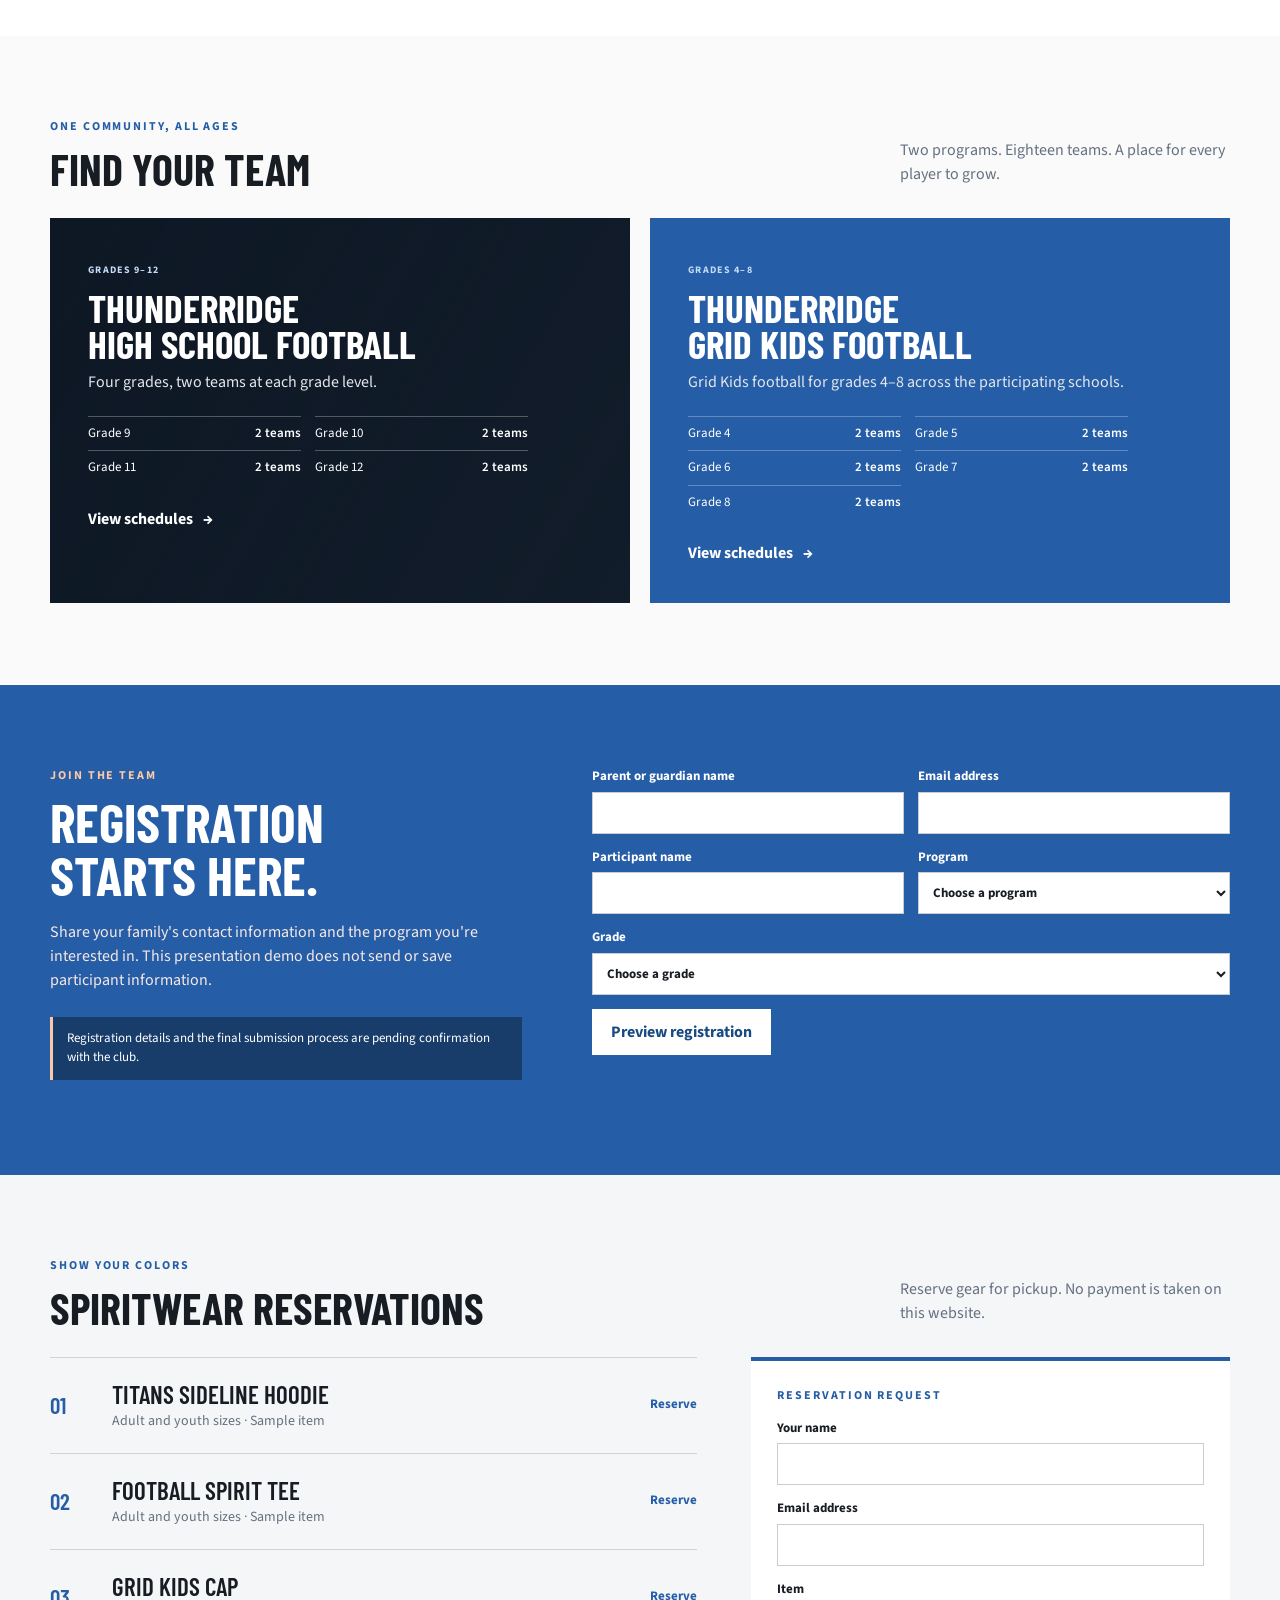
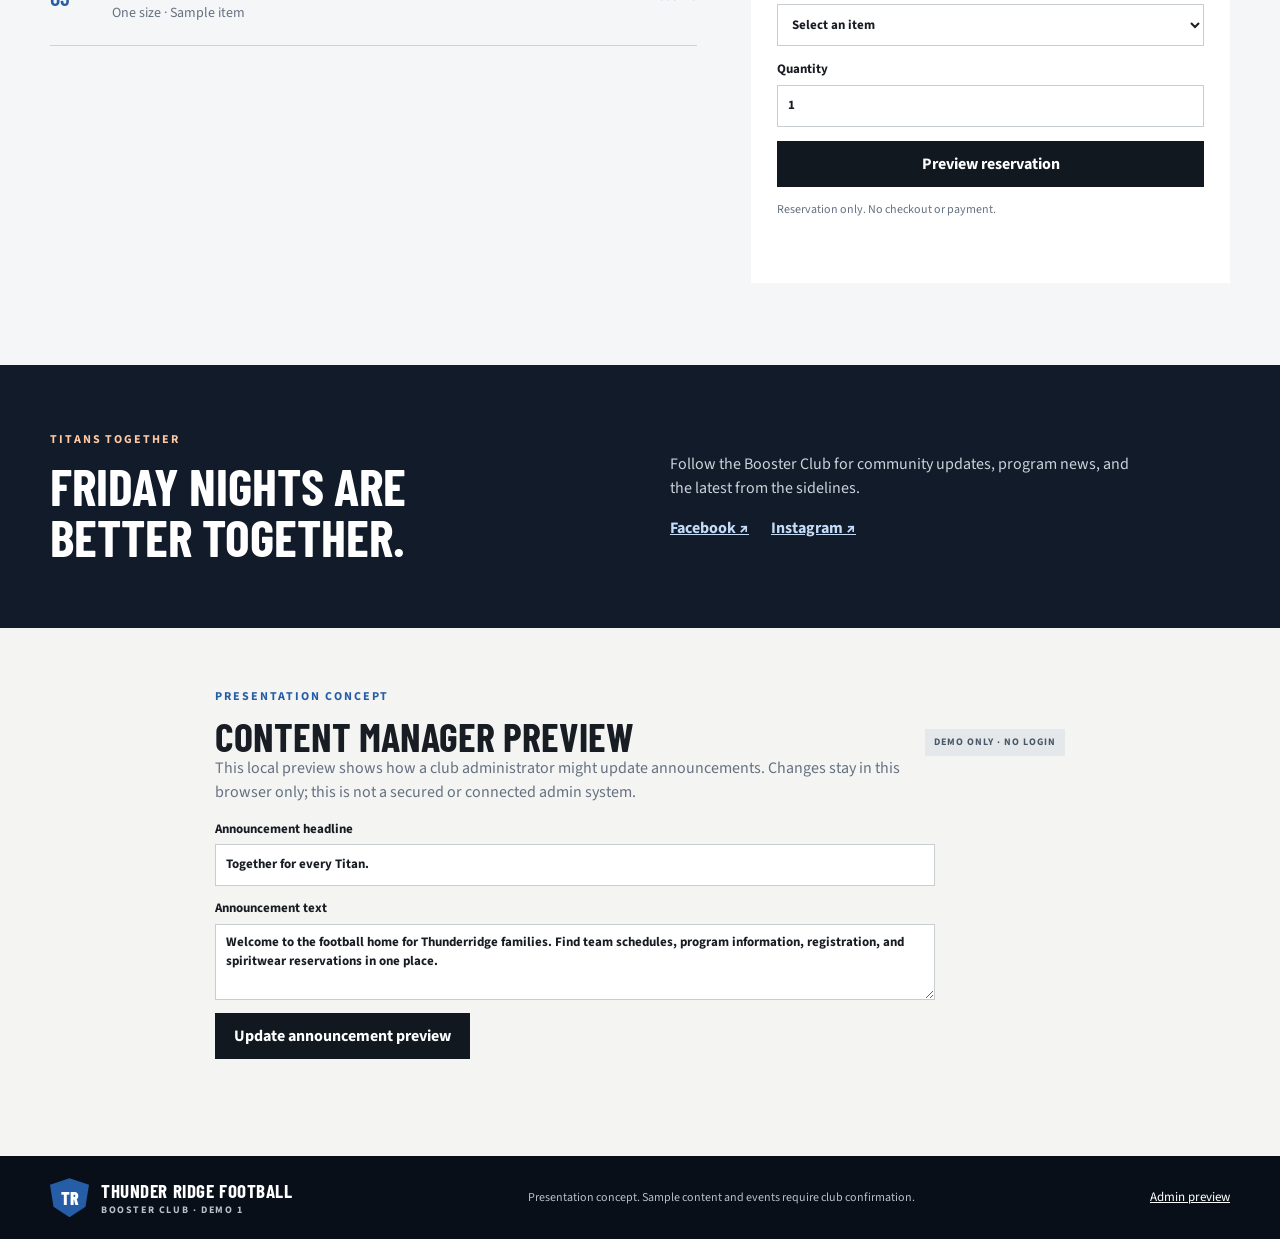
==== commit 1034be97: "Made small changes in response to the feedback given for phase 1." ====
--- a/product-development/demos/demo-1-thunderridge-reference/index.html
+++ b/product-development/demos/demo-1-thunderridge-reference/index.html
@@ -36,7 +36,7 @@
     </section>
     <div class="quick-strip" aria-label="Quick links"><a href="#registration"><span>01</span>Registration</a><a href="#schedule"><span>02</span>Team schedules</a><a href="#spiritwear"><span>03</span>Merchandise</a><a href="#updates"><span>04</span>Club updates</a></div>
     <section id="updates" class="section announcement-section">
-      <div class="wrap announcement-grid"><div><p class="eyebrow dark-eyebrow">FROM THE BOOSTER CLUB</p><h2 id="announcement-title">Together for every Titan.</h2></div><p id="announcement-copy">Welcome to the football home for Thunderridge families. Find team schedules, program information, registration, and spiritwear reservations in one place.</p></div>
+      <div class="wrap announcement-grid"><div><p class="eyebrow dark-eyebrow">FROM THE BOOSTER CLUB</p><h2 id="announcement-title">Together for every Titan.</h2></div><p id="announcement-copy">Welcome to the football home for Thunderridge families. Find team schedules, program information, registration, and available spiritwear reservations in one place.</p></div>
     </section>
     <section id="schedule" class="section schedule-section">
       <div class="wrap">
@@ -53,7 +53,7 @@
     <section id="programs" class="section programs-section">
       <div class="wrap">
         <div class="section-heading"><div><p class="eyebrow dark-eyebrow">ONE COMMUNITY, ALL AGES</p><h2>Find your team</h2></div><p class="section-intro">Two programs. Eighteen teams. A place for every player to grow.</p></div>
-        <div class="program-columns"><article class="program-block high-school-block"><span class="program-kicker">GRADES 9–12</span><h3>Thunderridge<br>High School Football</h3><p>Four grades, two teams at each grade level.</p><div class="grade-list"><span>Grade 9 <b>2 teams</b></span><span>Grade 10 <b>2 teams</b></span><span>Grade 11 <b>2 teams</b></span><span>Grade 12 <b>2 teams</b></span></div><a href="#schedule">View schedules <span aria-hidden="true">→</span></a></article><article class="program-block grid-block"><span class="program-kicker">GRADES 4–8</span><h3>Thunderridge<br>Grid Kids Football</h3><p>Youth football for the next generation of Titans.</p><div class="grade-list"><span>Grade 4 <b>2 teams</b></span><span>Grade 5 <b>2 teams</b></span><span>Grade 6 <b>2 teams</b></span><span>Grade 7 <b>2 teams</b></span><span>Grade 8 <b>2 teams</b></span></div><a href="#schedule">View schedules <span aria-hidden="true">→</span></a></article></div>
+        <div class="program-columns"><article class="program-block high-school-block"><span class="program-kicker">GRADES 9–12</span><h3>Thunderridge<br>High School Football</h3><p>Four grades, two teams at each grade level.</p><div class="grade-list"><span>Grade 9 <b>2 teams</b></span><span>Grade 10 <b>2 teams</b></span><span>Grade 11 <b>2 teams</b></span><span>Grade 12 <b>2 teams</b></span></div><a href="#schedule">View schedules <span aria-hidden="true">→</span></a></article><article class="program-block grid-block"><span class="program-kicker">GRADES 4–8</span><h3>Thunderridge<br>Grid Kids Football</h3><p>Grid Kids football for grades 4–8 across the participating schools.</p><div class="grade-list"><span>Grade 4 <b>2 teams</b></span><span>Grade 5 <b>2 teams</b></span><span>Grade 6 <b>2 teams</b></span><span>Grade 7 <b>2 teams</b></span><span>Grade 8 <b>2 teams</b></span></div><a href="#schedule">View schedules <span aria-hidden="true">→</span></a></article></div>
       </div>
     </section>
     <section id="registration" class="section registration-section">
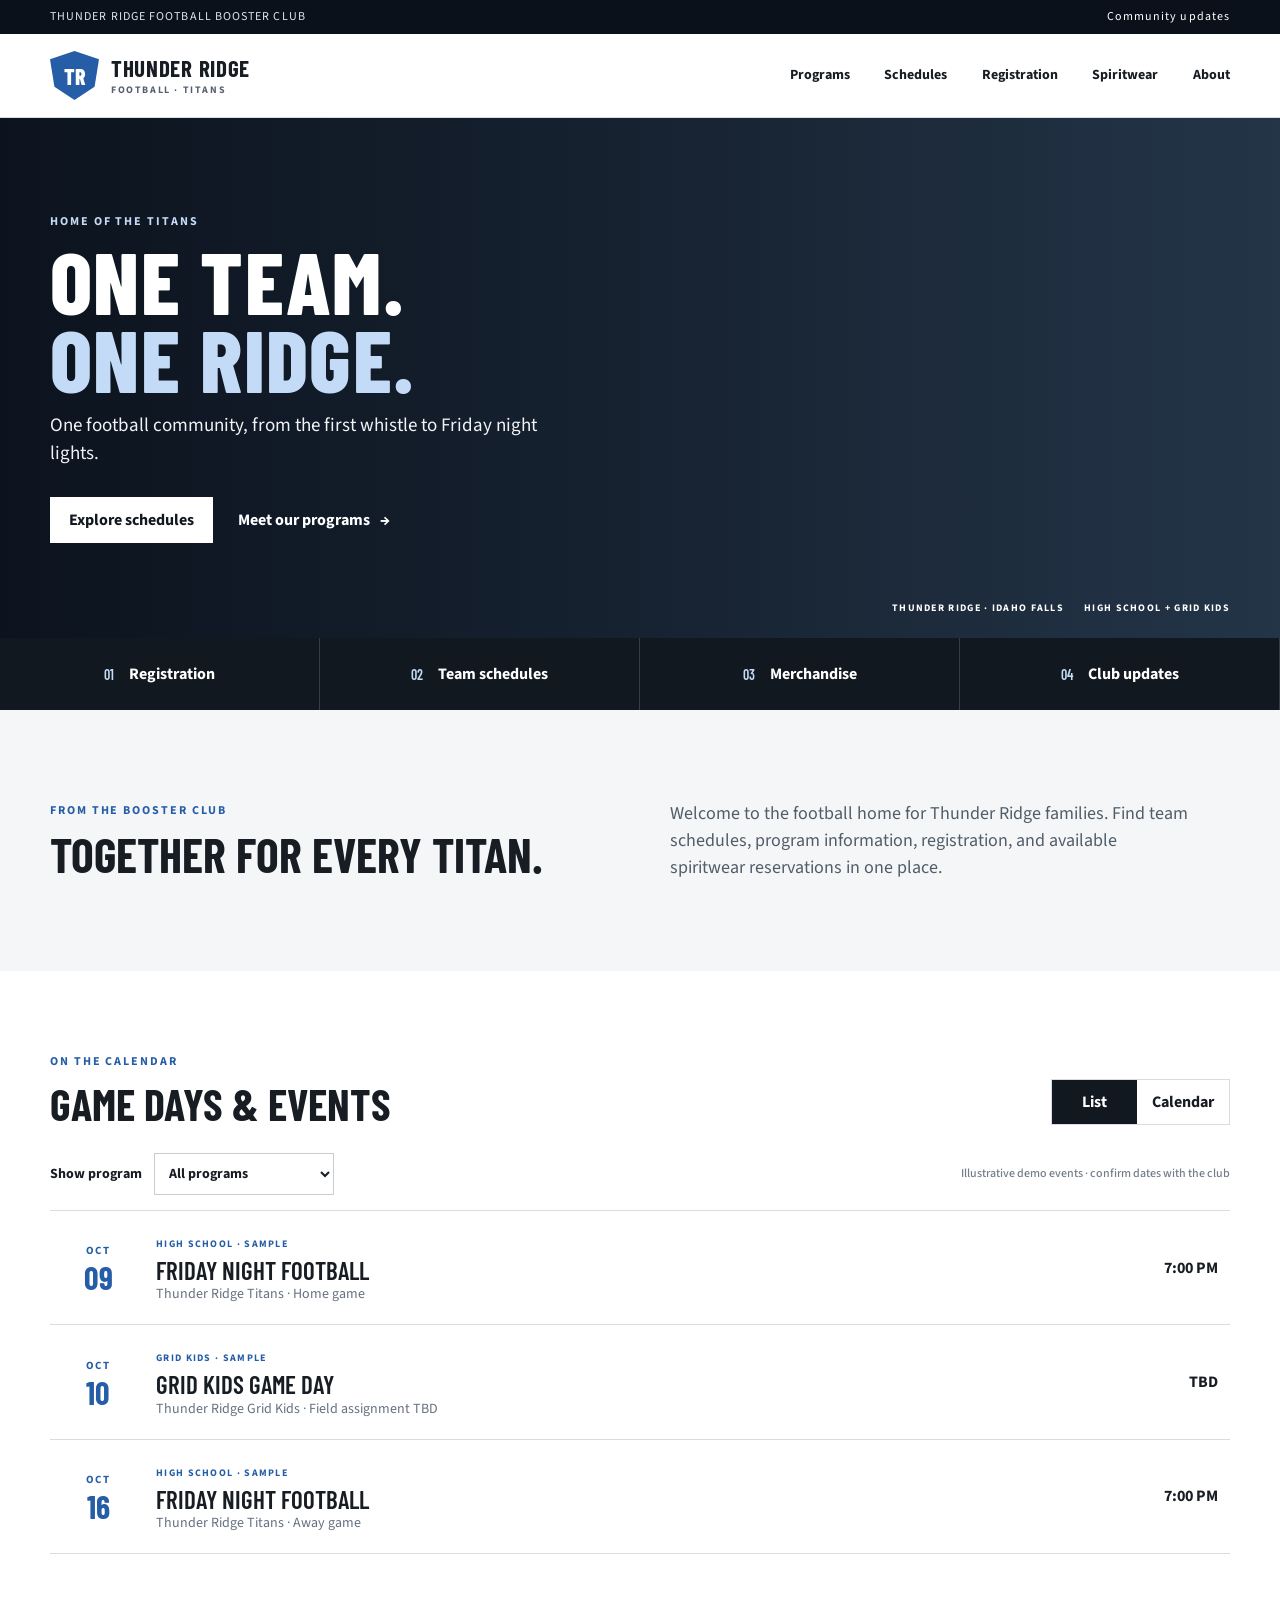
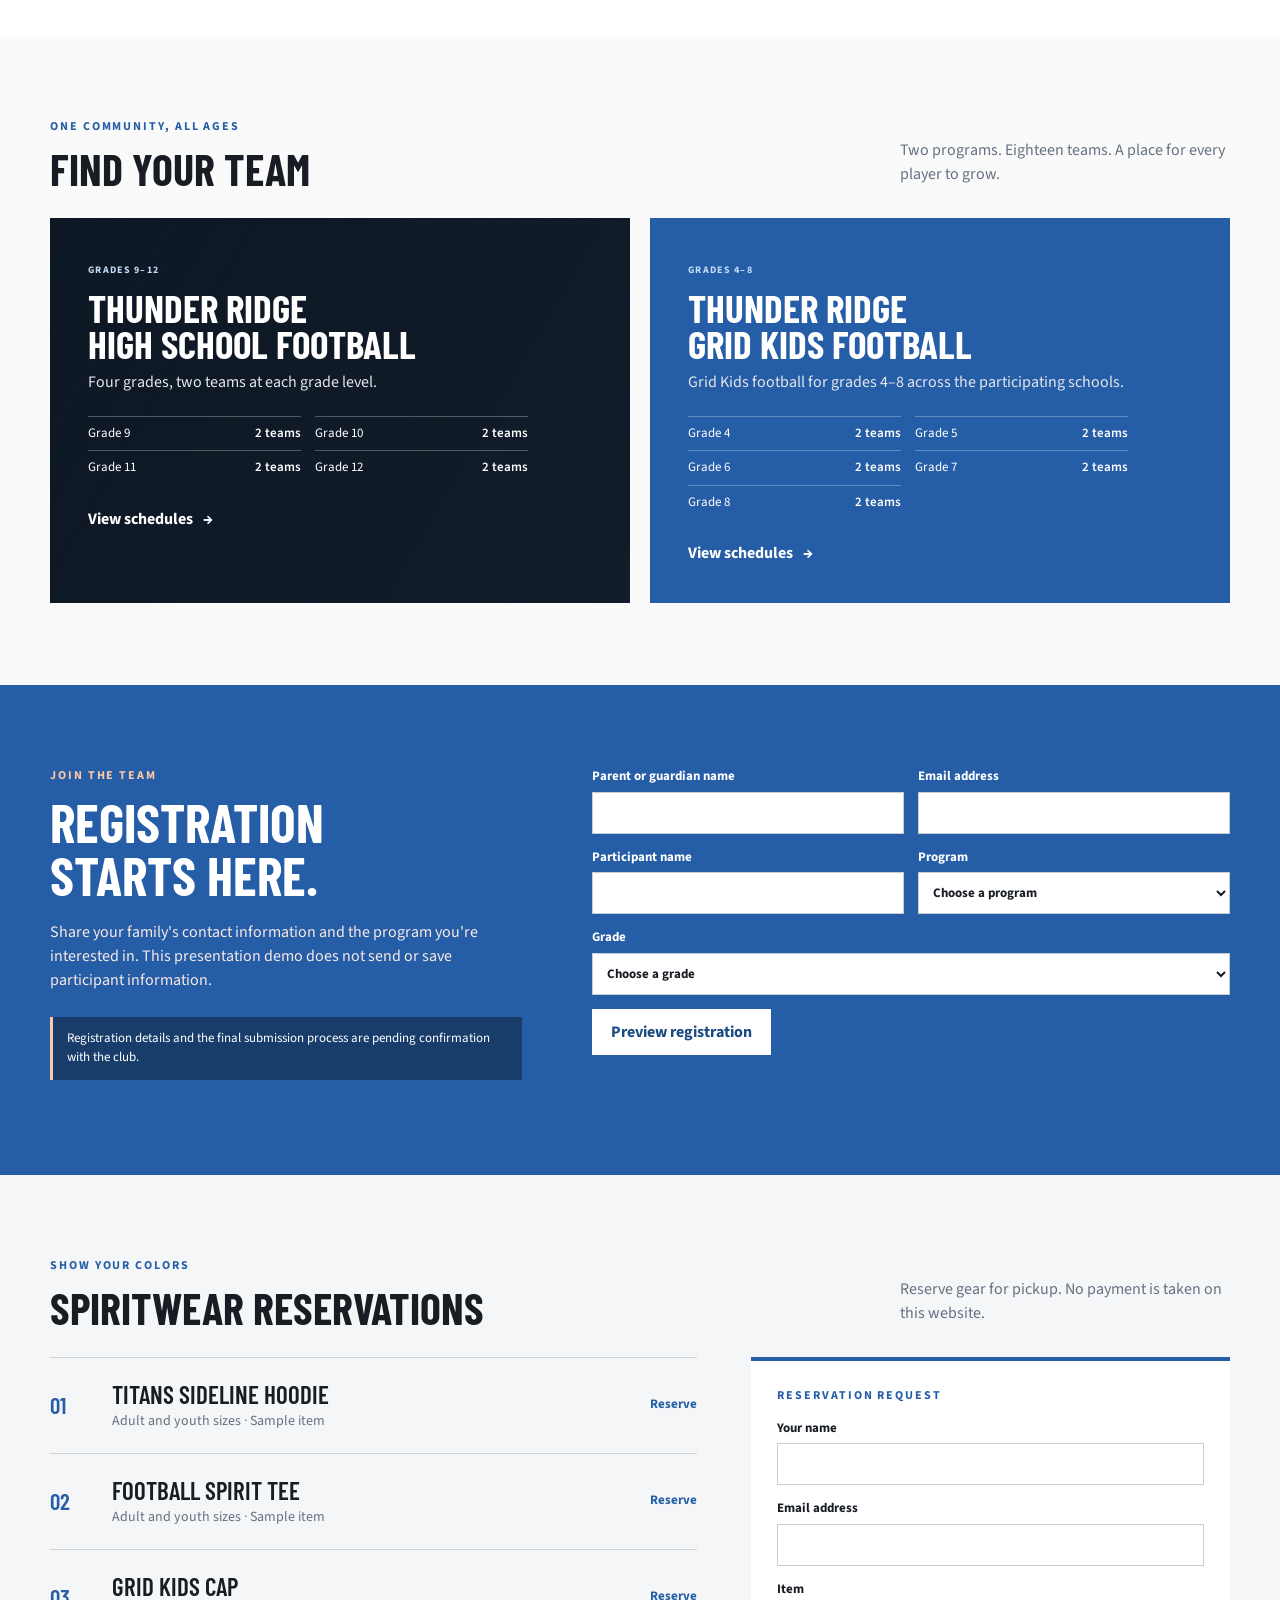
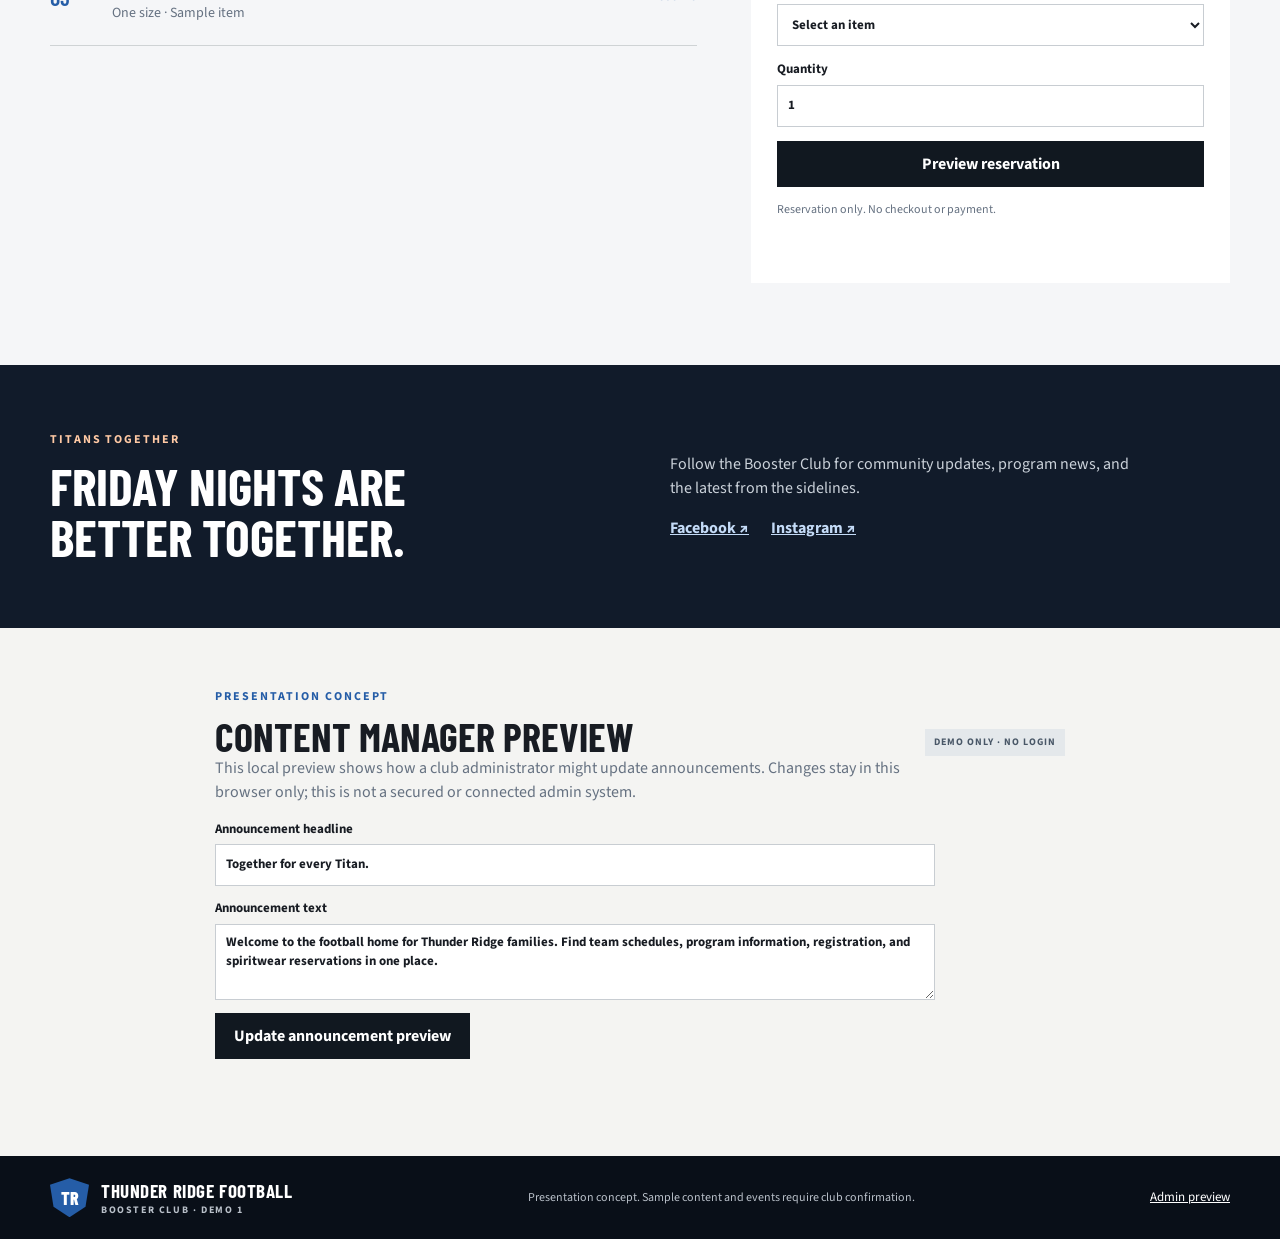
==== commit 3644d71a: "Updated site to where all Thunder Ridge instaces show 2 words, and applied what we did for demo 1 to" ====
--- a/product-development/demos/demo-1-thunderridge-reference/index.html
+++ b/product-development/demos/demo-1-thunderridge-reference/index.html
@@ -36,16 +36,16 @@
     </section>
     <div class="quick-strip" aria-label="Quick links"><a href="#registration"><span>01</span>Registration</a><a href="#schedule"><span>02</span>Team schedules</a><a href="#spiritwear"><span>03</span>Merchandise</a><a href="#updates"><span>04</span>Club updates</a></div>
     <section id="updates" class="section announcement-section">
-      <div class="wrap announcement-grid"><div><p class="eyebrow dark-eyebrow">FROM THE BOOSTER CLUB</p><h2 id="announcement-title">Together for every Titan.</h2></div><p id="announcement-copy">Welcome to the football home for Thunderridge families. Find team schedules, program information, registration, and available spiritwear reservations in one place.</p></div>
+      <div class="wrap announcement-grid"><div><p class="eyebrow dark-eyebrow">FROM THE BOOSTER CLUB</p><h2 id="announcement-title">Together for every Titan.</h2></div><p id="announcement-copy">Welcome to the football home for Thunder Ridge families. Find team schedules, program information, registration, and available spiritwear reservations in one place.</p></div>
     </section>
     <section id="schedule" class="section schedule-section">
       <div class="wrap">
         <div class="section-heading"><div><p class="eyebrow dark-eyebrow">ON THE CALENDAR</p><h2>Game days &amp; events</h2></div><div class="view-toggle" role="group" aria-label="Schedule view"><button class="is-active" type="button" data-view="list" aria-pressed="true">List</button><button type="button" data-view="calendar" aria-pressed="false">Calendar</button></div></div>
         <div class="schedule-controls"><label for="team-filter">Show program</label><select id="team-filter"><option value="all">All programs</option><option value="high-school">High school</option><option value="grid-kids">Grid Kids</option></select><span class="sample-label">Illustrative demo events · confirm dates with the club</span></div>
         <div id="schedule-list" class="schedule-list">
-          <article class="event-row" data-program="high-school"><time datetime="2026-10-09"><span>OCT</span><strong>09</strong></time><div><span class="event-type">HIGH SCHOOL · SAMPLE</span><h3>Friday Night Football</h3><p>Thunderridge Titans · Home game</p></div><span class="event-time">7:00 PM</span></article>
-          <article class="event-row" data-program="grid-kids"><time datetime="2026-10-10"><span>OCT</span><strong>10</strong></time><div><span class="event-type">GRID KIDS · SAMPLE</span><h3>Grid Kids Game Day</h3><p>Thunderridge Grid Kids · Field assignment TBD</p></div><span class="event-time">TBD</span></article>
-          <article class="event-row" data-program="high-school"><time datetime="2026-10-16"><span>OCT</span><strong>16</strong></time><div><span class="event-type">HIGH SCHOOL · SAMPLE</span><h3>Friday Night Football</h3><p>Thunderridge Titans · Away game</p></div><span class="event-time">7:00 PM</span></article>
+          <article class="event-row" data-program="high-school"><time datetime="2026-10-09"><span>OCT</span><strong>09</strong></time><div><span class="event-type">HIGH SCHOOL · SAMPLE</span><h3>Friday Night Football</h3><p>Thunder Ridge Titans · Home game</p></div><span class="event-time">7:00 PM</span></article>
+          <article class="event-row" data-program="grid-kids"><time datetime="2026-10-10"><span>OCT</span><strong>10</strong></time><div><span class="event-type">GRID KIDS · SAMPLE</span><h3>Grid Kids Game Day</h3><p>Thunder Ridge Grid Kids · Field assignment TBD</p></div><span class="event-time">TBD</span></article>
+          <article class="event-row" data-program="high-school"><time datetime="2026-10-16"><span>OCT</span><strong>16</strong></time><div><span class="event-type">HIGH SCHOOL · SAMPLE</span><h3>Friday Night Football</h3><p>Thunder Ridge Titans · Away game</p></div><span class="event-time">7:00 PM</span></article>
         </div>
         <div id="schedule-calendar" class="calendar-view" hidden aria-live="polite"></div>
       </div>
@@ -53,7 +53,7 @@
     <section id="programs" class="section programs-section">
       <div class="wrap">
         <div class="section-heading"><div><p class="eyebrow dark-eyebrow">ONE COMMUNITY, ALL AGES</p><h2>Find your team</h2></div><p class="section-intro">Two programs. Eighteen teams. A place for every player to grow.</p></div>
-        <div class="program-columns"><article class="program-block high-school-block"><span class="program-kicker">GRADES 9–12</span><h3>Thunderridge<br>High School Football</h3><p>Four grades, two teams at each grade level.</p><div class="grade-list"><span>Grade 9 <b>2 teams</b></span><span>Grade 10 <b>2 teams</b></span><span>Grade 11 <b>2 teams</b></span><span>Grade 12 <b>2 teams</b></span></div><a href="#schedule">View schedules <span aria-hidden="true">→</span></a></article><article class="program-block grid-block"><span class="program-kicker">GRADES 4–8</span><h3>Thunderridge<br>Grid Kids Football</h3><p>Grid Kids football for grades 4–8 across the participating schools.</p><div class="grade-list"><span>Grade 4 <b>2 teams</b></span><span>Grade 5 <b>2 teams</b></span><span>Grade 6 <b>2 teams</b></span><span>Grade 7 <b>2 teams</b></span><span>Grade 8 <b>2 teams</b></span></div><a href="#schedule">View schedules <span aria-hidden="true">→</span></a></article></div>
+        <div class="program-columns"><article class="program-block high-school-block"><span class="program-kicker">GRADES 9–12</span><h3>Thunder Ridge<br>High School Football</h3><p>Four grades, two teams at each grade level.</p><div class="grade-list"><span>Grade 9 <b>2 teams</b></span><span>Grade 10 <b>2 teams</b></span><span>Grade 11 <b>2 teams</b></span><span>Grade 12 <b>2 teams</b></span></div><a href="#schedule">View schedules <span aria-hidden="true">→</span></a></article><article class="program-block grid-block"><span class="program-kicker">GRADES 4–8</span><h3>Thunder Ridge<br>Grid Kids Football</h3><p>Grid Kids football for grades 4–8 across the participating schools.</p><div class="grade-list"><span>Grade 4 <b>2 teams</b></span><span>Grade 5 <b>2 teams</b></span><span>Grade 6 <b>2 teams</b></span><span>Grade 7 <b>2 teams</b></span><span>Grade 8 <b>2 teams</b></span></div><a href="#schedule">View schedules <span aria-hidden="true">→</span></a></article></div>
       </div>
     </section>
     <section id="registration" class="section registration-section">
@@ -66,7 +66,7 @@
       </div>
     </section>
     <section id="about" class="community-band"><div class="wrap community-inner"><div><p class="eyebrow">TITANS TOGETHER</p><h2>Friday nights are<br>better together.</h2></div><div><p>Follow the Booster Club for community updates, program news, and the latest from the sidelines.</p><a href="https://www.facebook.com/p/Thunder-Ridge-Football-Booster-Club-61588914284261/" target="_blank" rel="noreferrer">Facebook <span aria-hidden="true">↗</span></a><a href="https://www.instagram.com/thunderridge_football/" target="_blank" rel="noreferrer">Instagram <span aria-hidden="true">↗</span></a></div></div></section>
-    <section id="admin" class="section admin-section"><div class="wrap admin-wrap"><div class="admin-heading"><div><p class="eyebrow dark-eyebrow">PRESENTATION CONCEPT</p><h2>Content manager preview</h2></div><span class="demo-tag">DEMO ONLY · NO LOGIN</span></div><p>This local preview shows how a club administrator might update announcements. Changes stay in this browser only; this is not a secured or connected admin system.</p><form id="admin-form" class="admin-form"><label>Announcement headline<input name="title" id="admin-title" value="Together for every Titan."></label><label>Announcement text<textarea name="copy" id="admin-copy" rows="3">Welcome to the football home for Thunderridge families. Find team schedules, program information, registration, and spiritwear reservations in one place.</textarea></label><button class="button button-dark" type="submit">Update announcement preview</button><p class="form-feedback" aria-live="polite"></p></form></div></section>
+    <section id="admin" class="section admin-section"><div class="wrap admin-wrap"><div class="admin-heading"><div><p class="eyebrow dark-eyebrow">PRESENTATION CONCEPT</p><h2>Content manager preview</h2></div><span class="demo-tag">DEMO ONLY · NO LOGIN</span></div><p>This local preview shows how a club administrator might update announcements. Changes stay in this browser only; this is not a secured or connected admin system.</p><form id="admin-form" class="admin-form"><label>Announcement headline<input name="title" id="admin-title" value="Together for every Titan."></label><label>Announcement text<textarea name="copy" id="admin-copy" rows="3">Welcome to the football home for Thunder Ridge families. Find team schedules, program information, registration, and spiritwear reservations in one place.</textarea></label><button class="button button-dark" type="submit">Update announcement preview</button><p class="form-feedback" aria-live="polite"></p></form></div></section>
   </main>
   <footer class="site-footer"><div class="wrap footer-inner"><a class="brand brand-footer" href="#home"><span class="brand-mark">TR</span><span><strong>THUNDER RIDGE FOOTBALL</strong><small>BOOSTER CLUB · DEMO 1</small></span></a><p>Presentation concept. Sample content and events require club confirmation.</p><a href="#admin">Admin preview</a></div></footer>
 </body>
